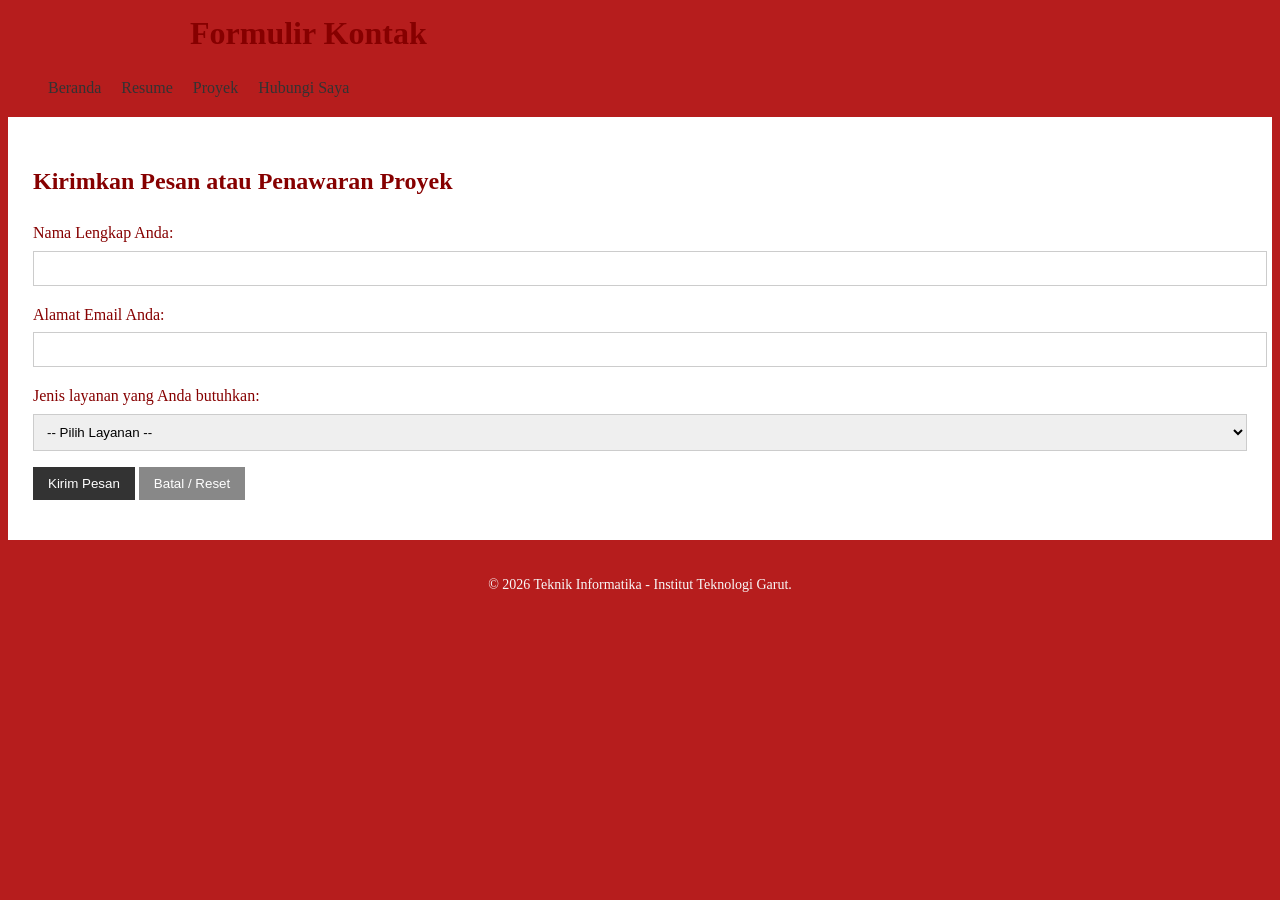
==== kontak.html @ ab899e9d "tugas pertemuan 2" ====
<!DOCTYPE html>
<html lang="id">
<head>
    <meta charset="UTF-8">
    <meta name="viewport" content="width=device-width, initial-scale=1.0">
    <title>Modul 2 - Formulir Kontak</title>
    <link rel="stylesheet" href="style.css">
</head>
<body>
    <header>
        <h1>Formulir Kontak</h1>
        <nav>
            <ul>
                <li><a href="index.html">Beranda</a></li>
                <li><a href="resume.html">Resume</a></li>
                <li><a href="project.html">Proyek</a></li>
                <li><a href="kontak.html">Hubungi Saya</a></li>
            </ul>
        </nav>
    </header>
    
    <hr>

    <main>
        <section>
            <h2>Kirimkan Pesan atau Penawaran Proyek</h2>
            <form>
                <p>
                    <label for="nama_pengirim">Nama Lengkap Anda:</label>
                    <br>
                    <input type="text" id="nama_pengirim" name="nama_pengirim">
                </p>
                <p>
                    <label for="email_pengirim">Alamat Email Anda:</label>
                    <br>
                    <input type="email" id="email_pengirim" name="email_pengirim">
                </p>
                <p>
                    <label for="jenis_layanan">Jenis layanan yang Anda butuhkan:</label>
                    <br>
                    <select id="jenis_layanan" name="jenis_layanan">
                        <option value="">-- Pilih Layanan --</option>
                        <option value="web">Pembuatan Website</option>
                        <option value="app">Pengembangan Aplikasi</option>
                        <option value="other">Lain-lain</option>
                    </select>
                </p>
                <p>
                    <button type="submit">Kirim Pesan</button>
                    <button type="reset">Batal / Reset</button>
                </p>
            </form>
        </section>
    </main>

    <hr>

    <footer>
        <p>&copy; 2026 Teknik Informatika - Institut Teknologi Garut.</p>
    </footer>
</body>
</html>
---- style.css ----
* Reset *
* {
 margin: 0;
 padding: 0;
 box-sizing: border-box;
}
body {
 font-family: Cambria, Cochin, Georgia, Times, 'Times New Roman', serif, sans-serif;
 background-color: #b61d1d;
 color: #860000;
 line-height: 1.6;
}
* Header *
body > header {
 background-color: white;
 padding: 20px;
 border-bottom: 1px solid #ddd;
}
body > header h1 {
 max-width: 900px;
 margin: auto;
}
* Navigation *
nav {
 max-width: 900px;
 margin: auto;
}
nav ul {
 display: flex;
 gap: 20px;
 list-style: none;
}
nav a {
 color: #333;
 text-decoration: none;
}
nav a:hover {
 color: #f5f6f7;
}
* Main *
main {
 max-width: 900px;
 margin: 30px auto;
 padding: 0 20px;
}
section {
 background-color: white;
 padding: 25px;
}
* Gambar *
main img {
 display: block;
 max-width: 100%;
 height: auto;
 margin: 0;
}
/* Judul */
h2 {
 margin-bottom: 15px;
}
h3 {
 margin-bottom: 5px;
}
/* Project */
#project {
 margin-top: 30px;
}
article {
 padding: 15px 0;
 border-bottom: 1px solid #ddd;
}
article:last-child {
 border-bottom: none;
}
/* Form */
form {
 margin-top: 20px;
}
form p {
 margin-bottom: 15px;
}
label {
 display: inline-block;
 margin-bottom: 5px;
}
input[type="text"],
input[type="email"],
select,
textarea {
 width: 100%;
 padding: 9px;
 border: 1px solid #ccc;
 font-family: Arial, sans-serif;
}
textarea {
 resize: vertical;
}
button {
 padding: 9px 15px;
 border: none;
 background-color: #333;
 color: white;
 cursor: pointer;
}
button[type="reset"] {
 background-color: #888;
}
button:hover {
 opacity: 0.8;
}
/* Aside */
aside {
 max-width: 900px;
 margin: 30px auto;
 padding: 20px;
 background-color: white;
 border-left: 3px solid #fafafa;
}
/* Footer */
footer {
 padding: 20px;
 text-align: center;
 color: #f8f7f7;
 font-size: 14px;
}
/* Garis <hr> */
hr {
 display: none;
}
/* Tampilan HP */
@media (max-width: 700px) {
 nav ul {
 flex-direction: column;
 gap: 8px;
 }
 main {
 margin-top: 20px;
 }
 main img {
 margin: 0 auto;
 }
 section {
 padding: 20px;
 }
}
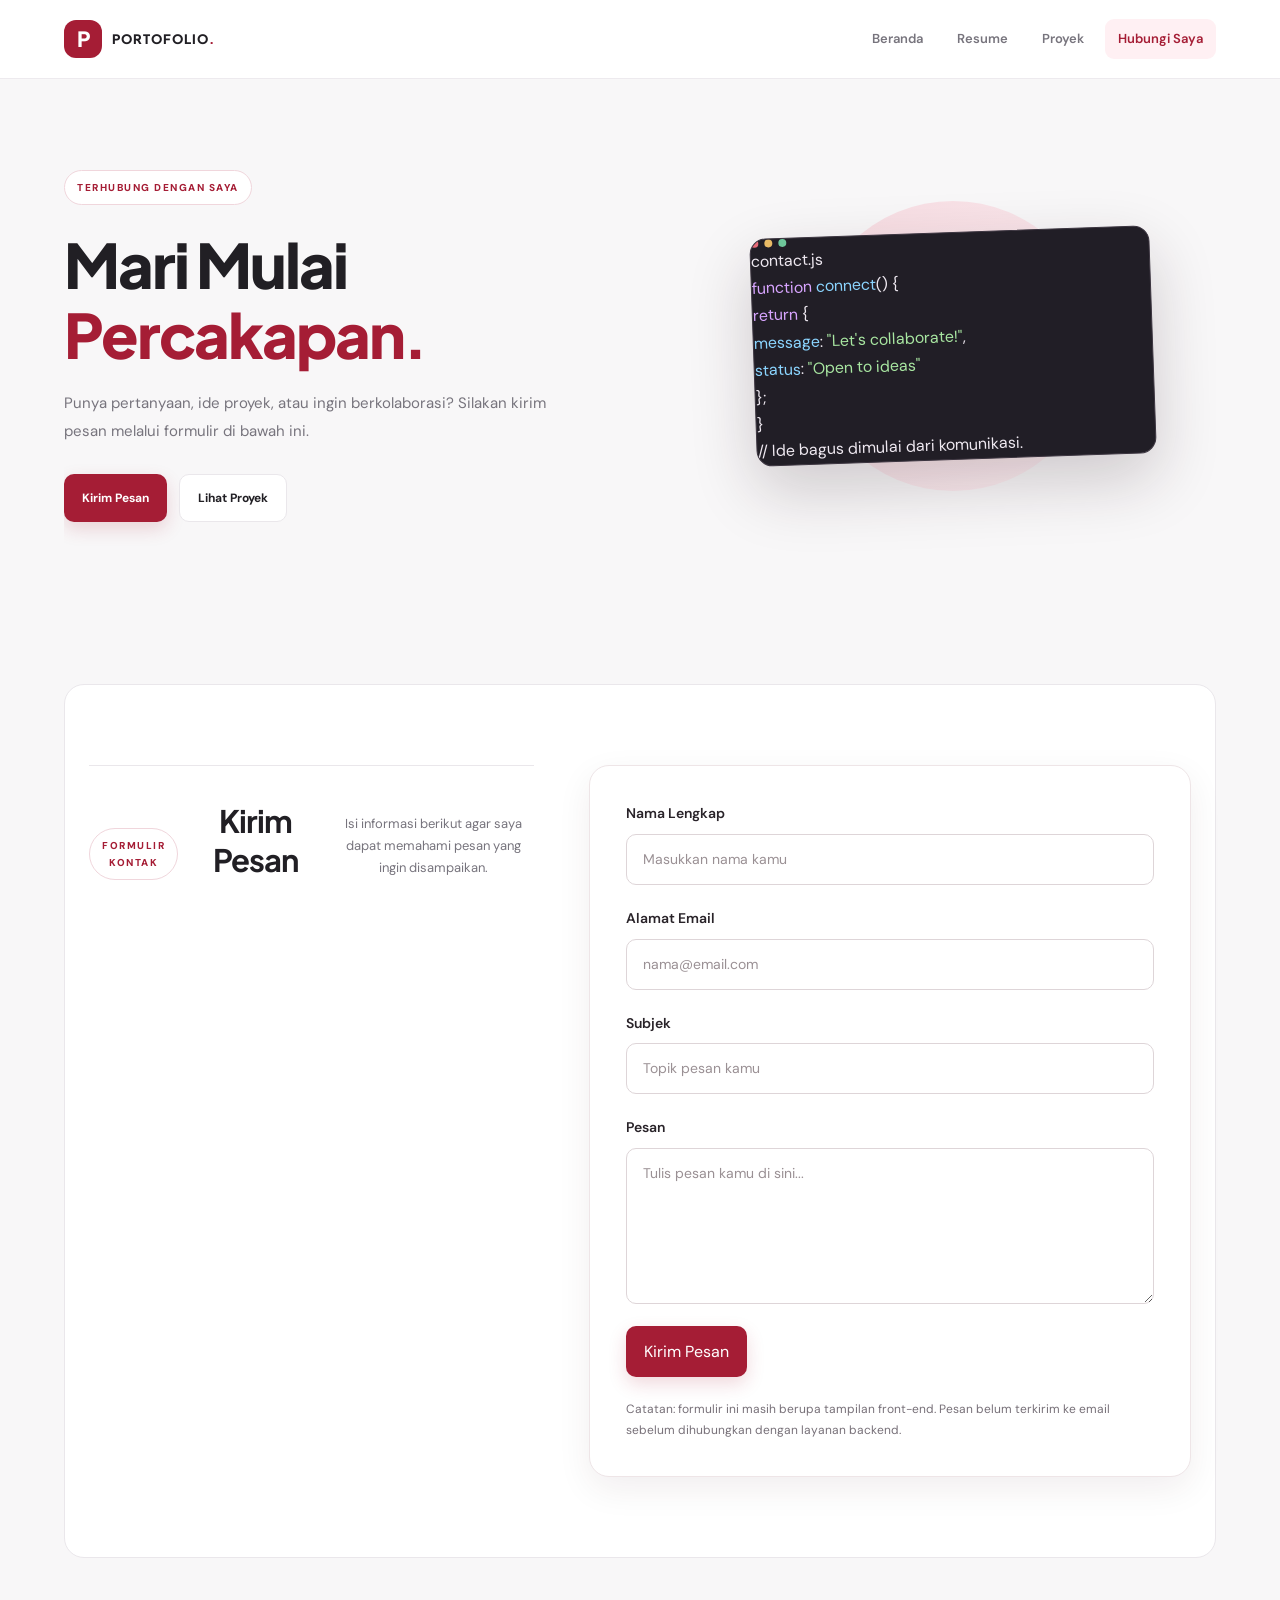
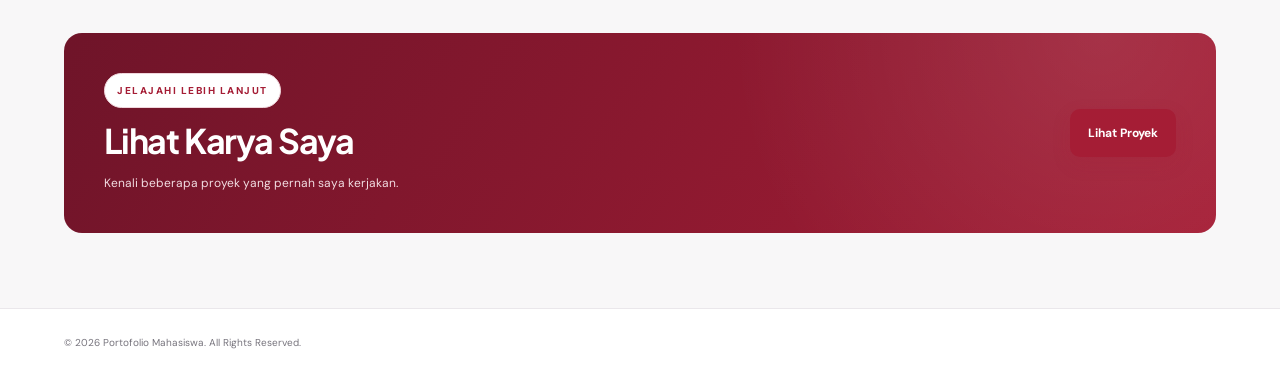
==== commit 8b5474c7: "dasar logika javascrift" ====
--- a/kontak.html
+++ b/kontak.html
@@ -1,62 +1,170 @@
+
 <!DOCTYPE html>
 <html lang="id">
+
 <head>
     <meta charset="UTF-8">
     <meta name="viewport" content="width=device-width, initial-scale=1.0">
-    <title>Modul 2 - Formulir Kontak</title>
+    <title>Hubungi Saya - Portofolio</title>
+
+    <link rel="preconnect" href="https://fonts.googleapis.com">
+    <link rel="preconnect" href="https://fonts.gstatic.com" crossorigin>
+    <link href="https://fonts.googleapis.com/css2?family=DM+Sans:wght@400;500;600;700&family=Plus+Jakarta+Sans:wght@400;500;600;700;800&display=swap" rel="stylesheet">
+
     <link rel="stylesheet" href="style.css">
 </head>
+
 <body>
-    <header>
-        <h1>Formulir Kontak</h1>
-        <nav>
-            <ul>
-                <li><a href="index.html">Beranda</a></li>
-                <li><a href="resume.html">Resume</a></li>
-                <li><a href="project.html">Proyek</a></li>
-                <li><a href="kontak.html">Hubungi Saya</a></li>
-            </ul>
-        </nav>
+
+    <header class="site-header">
+        <div class="nav-container">
+            <a href="index.html" class="brand">
+                <span class="brand-mark">P</span>
+                <span>PORTOFOLIO<span class="brand-dot">.</span></span>
+            </a>
+
+            <nav>
+                <ul>
+                    <li><a href="index.html">Beranda</a></li>
+                    <li><a href="resume.html">Resume</a></li>
+                    <li><a href="project.html">Proyek</a></li>
+                    <li><a href="kontak.html" class="active">Hubungi Saya</a></li>
+                </ul>
+            </nav>
+        </div>
     </header>
-    
-    <hr>
 
     <main>
-        <section>
-            <h2>Kirimkan Pesan atau Penawaran Proyek</h2>
-            <form>
-                <p>
-                    <label for="nama_pengirim">Nama Lengkap Anda:</label>
-                    <br>
-                    <input type="text" id="nama_pengirim" name="nama_pengirim">
+        <section class="hero-section">
+            <div class="hero-content">
+                <span class="eyebrow">TERHUBUNG DENGAN SAYA</span>
+
+                <h1>Mari Mulai <span class="text-gradient">Percakapan.</span></h1>
+
+                <p class="hero-description">
+                    Punya pertanyaan, ide proyek, atau ingin berkolaborasi?
+                    Silakan kirim pesan melalui formulir di bawah ini.
                 </p>
-                <p>
-                    <label for="email_pengirim">Alamat Email Anda:</label>
-                    <br>
-                    <input type="email" id="email_pengirim" name="email_pengirim">
-                </p>
-                <p>
-                    <label for="jenis_layanan">Jenis layanan yang Anda butuhkan:</label>
-                    <br>
-                    <select id="jenis_layanan" name="jenis_layanan">
-                        <option value="">-- Pilih Layanan --</option>
-                        <option value="web">Pembuatan Website</option>
-                        <option value="app">Pengembangan Aplikasi</option>
-                        <option value="other">Lain-lain</option>
-                    </select>
-                </p>
-                <p>
-                    <button type="submit">Kirim Pesan</button>
-                    <button type="reset">Batal / Reset</button>
-                </p>
-            </form>
+
+                <div class="hero-actions">
+                    <a href="#form-kontak" class="btn btn-primary">Kirim Pesan</a>
+                    <a href="project.html" class="btn btn-secondary">Lihat Proyek</a>
+                </div>
+            </div>
+
+            <div class="hero-visual">
+                <div class="code-window">
+                    <div class="code-window-header">
+                        <div class="window-dots">
+                            <span></span>
+                            <span></span>
+                            <span></span>
+                        </div>
+                        <span>contact.js</span>
+                    </div>
+
+                    <div class="code-window-body">
+                        <p><span class="code-purple">function</span> <span class="code-blue">connect</span>() {</p>
+                        <p class="code-indent"><span class="code-purple">return</span> {</p>
+                        <p class="code-indent code-indent-2"><span class="code-blue">message</span>: <span class="code-green">"Let's collaborate!"</span>,</p>
+                        <p class="code-indent code-indent-2"><span class="code-blue">status</span>: <span class="code-green">"Open to ideas"</span></p>
+                        <p class="code-indent">};</p>
+                        <p>}</p>
+                        <p class="code-comment">// Ide bagus dimulai dari komunikasi.</p>
+                    </div>
+                </div>
+            </div>
+        </section>
+
+        <section class="form-section" id="form-kontak">
+            <div class="section-intro">
+                <span class="eyebrow">FORMULIR KONTAK</span>
+                <h2>Kirim Pesan</h2>
+                <p>Isi informasi berikut agar saya dapat memahami pesan yang ingin disampaikan.</p>
+            </div>
+
+            <div class="contact-form-container">
+                <form id="contactForm">
+                    <div class="form-group">
+                        <label for="nama">Nama Lengkap</label>
+                        <input
+                            type="text"
+                            id="nama"
+                            name="nama"
+                            placeholder="Masukkan nama kamu"
+                            required
+                        >
+                    </div>
+
+                    <div class="form-group">
+                        <label for="email">Alamat Email</label>
+                        <input
+                            type="email"
+                            id="email"
+                            name="email"
+                            placeholder="nama@email.com"
+                            required
+                        >
+                    </div>
+
+                    <div class="form-group">
+                        <label for="subjek">Subjek</label>
+                        <input
+                            type="text"
+                            id="subjek"
+                            name="subjek"
+                            placeholder="Topik pesan kamu"
+                            required
+                        >
+                    </div>
+
+                    <div class="form-group">
+                        <label for="pesan">Pesan</label>
+                        <textarea
+                            id="pesan"
+                            name="pesan"
+                            rows="6"
+                            placeholder="Tulis pesan kamu di sini..."
+                            required
+                        ></textarea>
+                    </div>
+
+                    <button type="submit" class="btn btn-primary">Kirim Pesan</button>
+
+                    <p class="form-note">
+                        Catatan: formulir ini masih berupa tampilan front-end.
+                        Pesan belum terkirim ke email sebelum dihubungkan dengan layanan backend.
+                    </p>
+                </form>
+            </div>
+        </section>
+
+        <section class="contact-cta">
+            <div>
+                <span class="eyebrow">JELAJAHI LEBIH LANJUT</span>
+                <h2>Lihat Karya Saya</h2>
+                <p>Kenali beberapa proyek yang pernah saya kerjakan.</p>
+            </div>
+
+            <a href="project.html" class="btn btn-primary">Lihat Proyek</a>
         </section>
     </main>
 
-    <hr>
+    <footer class="site-footer">
+        <p>&copy; 2026 Portofolio Mahasiswa. All Rights Reserved.</p>
+    </footer>
 
-    <footer>
-        <p>&copy; 2026 Teknik Informatika - Institut Teknologi Garut.</p>
-    </footer>
+    <script>
+        const contactForm = document.getElementById("contactForm");
+
+        contactForm.addEventListener("submit", function (event) {
+            event.preventDefault();
+
+            alert("Terima kasih! Formulir berhasil divalidasi, tetapi pesan belum dikirim ke email.");
+
+            contactForm.reset();
+        });
+    </script>
+
 </body>
-</html>+</html>
--- a/style.css
+++ b/style.css
@@ -1,145 +1,1782 @@
-* Reset *
+
+/* ========================================
+   1. DESIGN SYSTEM
+======================================== */
+:root {
+    --primary: #a51d35;
+    --primary-dark: #761328;
+    --primary-light: #fff0f3;
+    --ink: #211f24;
+    --muted: #77747d;
+    --surface: #ffffff;
+    --background: #f8f7f8;
+    --border: #eae7eb;
+    --green: #18794e;
+    --green-bg: #e7f7ee;
+    --orange: #98620b;
+    --orange-bg: #fff3d9;
+    --radius: 18px;
+    --shadow: 0 12px 35px rgba(35, 18, 28, 0.055);
+}
+
 * {
- margin: 0;
- padding: 0;
- box-sizing: border-box;
-}
+    margin: 0;
+    padding: 0;
+    box-sizing: border-box;
+}
+
+html {
+    scroll-behavior: smooth;
+    scroll-padding-top: 100px;
+}
+
 body {
- font-family: Cambria, Cochin, Georgia, Times, 'Times New Roman', serif, sans-serif;
- background-color: #b61d1d;
- color: #860000;
- line-height: 1.6;
-}
-* Header *
-body > header {
- background-color: white;
- padding: 20px;
- border-bottom: 1px solid #ddd;
-}
-body > header h1 {
- max-width: 900px;
- margin: auto;
-}
-* Navigation *
-nav {
- max-width: 900px;
- margin: auto;
-}
-nav ul {
- display: flex;
- gap: 20px;
- list-style: none;
-}
-nav a {
- color: #333;
- text-decoration: none;
-}
-nav a:hover {
- color: #f5f6f7;
-}
-* Main *
+    font-family: "DM Sans", Arial, sans-serif;
+    color: var(--ink);
+    background: var(--background);
+    line-height: 1.7;
+    -webkit-font-smoothing: antialiased;
+}
+
+h1, h2, h3, h4 {
+    font-family: "Plus Jakarta Sans", Arial, sans-serif;
+    line-height: 1.25;
+    letter-spacing: -0.035em;
+}
+
+a {
+    color: inherit;
+    text-decoration: none;
+}
+
+button, input, select {
+    font: inherit;
+}
+
+button, a, input, select {
+    -webkit-tap-highlight-color: transparent;
+}
+
+button:focus-visible,
+a:focus-visible,
+input:focus-visible,
+select:focus-visible {
+    outline: 3px solid rgba(165, 29, 53, 0.3);
+    outline-offset: 3px;
+}
+
+[hidden] {
+    display: none !important;
+}
+
+/* ========================================
+   2. NAVIGATION
+======================================== */
+.site-header {
+    position: sticky;
+    top: 0;
+    z-index: 100;
+    background: rgba(255, 255, 255, 0.94);
+    backdrop-filter: blur(16px);
+    border-bottom: 1px solid rgba(234, 231, 235, 0.85);
+}
+
+.nav-container {
+    width: min(1160px, 90%);
+    min-height: 78px;
+    margin: auto;
+    display: flex;
+    align-items: center;
+    justify-content: space-between;
+    gap: 28px;
+}
+
+.brand {
+    display: inline-flex;
+    align-items: center;
+    gap: 10px;
+    font-family: "Plus Jakarta Sans", sans-serif;
+    font-weight: 800;
+    font-size: 13px;
+    letter-spacing: 0.08em;
+    white-space: nowrap;
+}
+
+.brand-mark {
+    display: grid;
+    place-items: center;
+    width: 38px;
+    height: 38px;
+    border-radius: 12px;
+    color: white;
+    background: var(--primary);
+    font-size: 21px;
+    letter-spacing: -0.06em;
+}
+
+.brand-dot {
+    color: var(--primary);
+}
+
+.nav-container nav ul {
+    display: flex;
+    align-items: center;
+    gap: 8px;
+    list-style: none;
+}
+
+.nav-container nav a {
+    display: inline-block;
+    padding: 9px 13px;
+    color: var(--muted);
+    font-size: 13px;
+    font-weight: 600;
+    border-radius: 9px;
+    transition: 0.2s ease;
+}
+
+.nav-container nav a:hover,
+.nav-container nav a.active {
+    color: var(--primary);
+    background: var(--primary-light);
+}
+
+.nav-cta {
+    padding: 11px 16px;
+    border-radius: 10px;
+    color: white;
+    background: var(--ink);
+    font-size: 12px;
+    font-weight: 700;
+    white-space: nowrap;
+    transition: 0.2s ease;
+}
+
+.nav-cta:hover {
+    background: var(--primary);
+    transform: translateY(-1px);
+}
+
+/* ========================================
+   3. MAIN LAYOUT
+======================================== */
 main {
- max-width: 900px;
- margin: 30px auto;
- padding: 0 20px;
-}
+    width: min(1160px, 90%);
+    margin: 0 auto;
+}
+
 section {
- background-color: white;
- padding: 25px;
-}
-* Gambar *
-main img {
- display: block;
- max-width: 100%;
- height: auto;
- margin: 0;
-}
-/* Judul */
-h2 {
- margin-bottom: 15px;
-}
-h3 {
- margin-bottom: 5px;
-}
-/* Project */
-#project {
- margin-top: 30px;
-}
-article {
- padding: 15px 0;
- border-bottom: 1px solid #ddd;
-}
-article:last-child {
- border-bottom: none;
-}
-/* Form */
-form {
- margin-top: 20px;
-}
-form p {
- margin-bottom: 15px;
-}
-label {
- display: inline-block;
- margin-bottom: 5px;
-}
-input[type="text"],
-input[type="email"],
-select,
-textarea {
- width: 100%;
- padding: 9px;
- border: 1px solid #ccc;
- font-family: Arial, sans-serif;
-}
-textarea {
- resize: vertical;
-}
-button {
- padding: 9px 15px;
- border: none;
- background-color: #333;
- color: white;
- cursor: pointer;
-}
-button[type="reset"] {
- background-color: #888;
-}
-button:hover {
- opacity: 0.8;
-}
-/* Aside */
-aside {
- max-width: 900px;
- margin: 30px auto;
- padding: 20px;
- background-color: white;
- border-left: 3px solid #fafafa;
-}
-/* Footer */
-footer {
- padding: 20px;
- text-align: center;
- color: #f8f7f7;
- font-size: 14px;
-}
-/* Garis <hr> */
-hr {
- display: none;
-}
-/* Tampilan HP */
-@media (max-width: 700px) {
- nav ul {
- flex-direction: column;
- gap: 8px;
- }
- main {
- margin-top: 20px;
- }
- main img {
- margin: 0 auto;
- }
- section {
- padding: 20px;
- }
-}
+    margin-bottom: 0;
+}
+
+/* ========================================
+   4. HERO SECTION
+======================================== */
+.hero-section {
+    min-height: 530px;
+    padding: 80px 0 76px;
+    display: grid;
+    grid-template-columns: 1.05fr 0.95fr;
+    align-items: center;
+    gap: 45px;
+    overflow: hidden;
+}
+
+.hero-content {
+    position: relative;
+    z-index: 2;
+}
+
+.eyebrow,
+.section-label {
+    display: inline-flex;
+    align-items: center;
+    gap: 9px;
+    color: var(--primary);
+    font-size: 10px;
+    font-weight: 800;
+    letter-spacing: 0.15em;
+}
+
+.eyebrow {
+    padding: 8px 12px;
+    border: 1px solid #f0d6dc;
+    background: #fff;
+    border-radius: 30px;
+}
+
+.eyebrow-dot,
+.availability-dot {
+    width: 7px;
+    height: 7px;
+    border-radius: 50%;
+    background: #d73e5d;
+}
+
+.hero-content h1 {
+    margin: 25px 0 20px;
+    font-size: clamp(38px, 4.8vw, 62px);
+    font-weight: 800;
+    line-height: 1.13;
+}
+
+.hero-content h1 span {
+    color: var(--primary);
+}
+
+.hero-description {
+    max-width: 490px;
+    color: var(--muted);
+    font-size: 15px;
+    line-height: 1.9;
+}
+
+.hero-actions {
+    display: flex;
+    align-items: center;
+    flex-wrap: wrap;
+    gap: 12px;
+    margin-top: 28px;
+}
+
+.btn-primary,
+.btn-secondary {
+    display: inline-flex;
+    align-items: center;
+    justify-content: center;
+    gap: 20px;
+    min-height: 48px;
+    padding: 12px 18px;
+    border: 0;
+    border-radius: 10px;
+    font-size: 12px;
+    font-weight: 700;
+    cursor: pointer;
+    transition: transform 0.2s ease, background 0.2s ease;
+}
+
+.btn-primary {
+    color: #fff;
+    background: var(--primary);
+    box-shadow: 0 7px 18px rgba(165, 29, 53, 0.17);
+}
+
+.btn-primary:hover {
+    background: var(--primary-dark);
+    transform: translateY(-2px);
+}
+
+.btn-secondary {
+    color: var(--ink);
+    background: white;
+    border: 1px solid var(--border);
+}
+
+.btn-secondary:hover {
+    border-color: #d9a0ac;
+    transform: translateY(-2px);
+}
+
+.hero-note {
+    display: flex;
+    align-items: center;
+    gap: 9px;
+    margin-top: 28px;
+    color: var(--muted);
+    font-size: 12px;
+}
+
+.availability-dot {
+    background: #28a36a;
+    box-shadow: 0 0 0 4px #dff5e8;
+}
+
+/* ========================================
+   5. HERO VISUAL / CODE WINDOW
+======================================== */
+.hero-visual {
+    position: relative;
+    min-height: 360px;
+    display: grid;
+    place-items: center;
+    isolation: isolate;
+}
+
+.hero-visual::before {
+    content: "";
+    position: absolute;
+    width: 290px;
+    height: 290px;
+    border-radius: 50%;
+    background: linear-gradient(135deg, #f7dce2, #fceff2);
+    z-index: -2;
+}
+
+.visual-orbit {
+    position: absolute;
+    width: 350px;
+    height: 350px;
+    border: 1px solid rgba(165, 29, 53, 0.13);
+    border-radius: 50%;
+    z-index: -1;
+}
+
+.orbit-two {
+    width: 410px;
+    height: 410px;
+    border-style: dashed;
+    opacity: 0.6;
+}
+
+.code-window {
+    position: relative;
+    z-index: 2;
+    width: min(100%, 400px);
+    overflow: hidden;
+    border: 1px solid #3c3540;
+    border-radius: 16px;
+    color: #eee8f0;
+    background: #211e26;
+    box-shadow: 0 25px 65px rgba(39, 22, 32, 0.2);
+    transform: rotate(-2deg);
+}
+
+.window-top {
+    min-height: 48px;
+    padding: 0 17px;
+    display: flex;
+    align-items: center;
+    gap: 18px;
+    border-bottom: 1px solid #3c3540;
+    background: #2b2630;
+}
+
+.window-dots {
+    display: flex;
+    gap: 6px;
+}
+
+.window-dots span {
+    width: 8px;
+    height: 8px;
+    border-radius: 50%;
+    background: #e66b78;
+}
+
+.window-dots span:nth-child(2) {
+    background: #e9bb65;
+}
+
+.window-dots span:nth-child(3) {
+    background: #6ec69b;
+}
+
+.window-label {
+    color: #aaa2b1;
+    font-size: 10px;
+}
+
+.code-content {
+    padding: 23px 18px 27px;
+    overflow-x: auto;
+    font-family: Consolas, Monaco, monospace;
+    font-size: 11px;
+    line-height: 2.5;
+    white-space: nowrap;
+}
+
+.code-muted {
+    display: inline-block;
+    width: 24px;
+    color: #716a7a;
+}
+
+.code-purple {
+    color: #d8a5ff;
+}
+
+.code-blue {
+    color: #8bd5ff;
+}
+
+.code-green {
+    color: #a8e6a1;
+}
+
+.code-orange {
+    color: #ffc078;
+}
+
+.code-bottom {
+    margin-top: 13px;
+}
+
+.cursor {
+    color: #f5a3b4;
+    animation: blink 1s steps(2, start) infinite;
+}
+
+@keyframes blink {
+    to { visibility: hidden; }
+}
+
+.floating-card {
+    position: absolute;
+    z-index: 3;
+    display: flex;
+    align-items: center;
+    gap: 11px;
+    padding: 13px 16px;
+    border: 1px solid rgba(234, 231, 235, 0.9);
+    border-radius: 12px;
+    background: rgba(255, 255, 255, 0.96);
+    box-shadow: var(--shadow);
+}
+
+.floating-card strong,
+.floating-card small {
+    display: block;
+}
+
+.floating-card strong {
+    font-size: 11px;
+}
+
+.floating-card small {
+    margin-top: 2px;
+    color: var(--muted);
+    font-size: 9px;
+}
+
+.floating-icon {
+    display: grid;
+    place-items: center;
+    width: 34px;
+    height: 34px;
+    border-radius: 9px;
+    color: var(--primary);
+    background: var(--primary-light);
+    font-size: 19px;
+}
+
+.floating-card-top {
+    top: 28px;
+    right: -5px;
+}
+
+.floating-card-bottom {
+    bottom: 25px;
+    left: -10px;
+}
+
+/* ========================================
+   6. SECTION INTRO
+======================================== */
+.section-intro {
+    display: flex;
+    align-items: end;
+    justify-content: space-between;
+    gap: 35px;
+    padding: 27px 0;
+    border-top: 1px solid var(--border);
+}
+
+.section-intro h2 {
+    max-width: 450px;
+    margin-top: 9px;
+    font-size: clamp(23px, 3vw, 31px);
+}
+
+.section-intro > p {
+    max-width: 390px;
+    color: var(--muted);
+    font-size: 13px;
+}
+
+/* ========================================
+   7. STATISTICS
+======================================== */
+.statistics-section {
+    display: grid;
+    grid-template-columns: repeat(4, minmax(0, 1fr));
+    gap: 15px;
+    padding: 18px 0 75px;
+}
+
+.stat-card {
+    min-width: 0;
+    padding: 21px;
+    border: 1px solid var(--border);
+    border-radius: 14px;
+    background: var(--surface);
+    transition: transform 0.2s ease, box-shadow 0.2s ease;
+}
+
+.stat-card:hover {
+    transform: translateY(-3px);
+    box-shadow: var(--shadow);
+}
+
+.stat-top {
+    display: flex;
+    align-items: center;
+    justify-content: space-between;
+    gap: 8px;
+    margin-bottom: 22px;
+}
+
+.stat-icon {
+    display: grid;
+    place-items: center;
+    width: 36px;
+    height: 36px;
+    border-radius: 10px;
+    color: var(--primary);
+    background: var(--primary-light);
+    font-size: 18px;
+    font-weight: 700;
+}
+
+.stat-caption {
+    color: #96919a;
+    font-size: 9px;
+    text-align: right;
+}
+
+.stat-card > p {
+    color: var(--muted);
+    font-size: 12px;
+}
+
+.stat-card h3 {
+    margin-top: 5px;
+    color: var(--ink);
+    font-size: clamp(23px, 2.7vw, 32px);
+    font-weight: 800;
+    overflow-wrap: anywhere;
+}
+
+.budget-card h3 {
+    color: var(--primary);
+    font-size: clamp(18px, 2vw, 26px);
+}
+
+/* ========================================
+   8. PROJECT SECTION
+======================================== */
+.projects-section {
+    padding: 37px;
+    border: 1px solid var(--border);
+    border-radius: 20px;
+    background: var(--surface);
+}
+
+.projects-heading {
+    display: flex;
+    align-items: end;
+    justify-content: space-between;
+    gap: 25px;
+    margin-bottom: 27px;
+}
+
+.projects-heading h2 {
+    margin-top: 8px;
+    font-size: clamp(29px, 3.5vw, 40px);
+}
+
+.projects-heading p {
+    margin-top: 9px;
+    color: var(--muted);
+    font-size: 13px;
+}
+
+.project-count {
+    display: flex;
+    align-items: center;
+    gap: 9px;
+    padding: 9px 12px;
+    border: 1px solid var(--border);
+    border-radius: 9px;
+    color: var(--muted);
+    font-size: 10px;
+    white-space: nowrap;
+}
+
+.count-symbol {
+    color: var(--primary);
+    font-size: 16px;
+}
+
+/* SEARCH */
+.search-bar {
+    display: flex;
+    align-items: center;
+    gap: 12px;
+    min-height: 54px;
+    padding: 0 16px;
+    border: 1px solid var(--border);
+    border-radius: 11px;
+    background: #fbfafb;
+    transition: border-color 0.2s ease, box-shadow 0.2s ease;
+}
+
+.search-bar:focus-within {
+    border-color: #d79aa7;
+    box-shadow: 0 0 0 4px rgba(165, 29, 53, 0.06);
+}
+
+.search-icon {
+    color: var(--primary);
+    font-size: 26px;
+    line-height: 1;
+}
+
+.search-bar input {
+    width: 100%;
+    min-width: 0;
+    padding: 14px 0;
+    border: 0;
+    outline: none;
+    color: var(--ink);
+    background: transparent;
+    font-size: 12px;
+}
+
+.search-bar input:focus {
+    box-shadow: none;
+}
+
+.search-hint {
+    color: #aaa3ad;
+    font-size: 8px;
+    font-weight: 800;
+    letter-spacing: 0.1em;
+    white-space: nowrap;
+}
+
+/* PROJECT GRID */
+.project-grid,
+#project-list {
+    display: grid;
+    grid-template-columns: repeat(2, minmax(0, 1fr));
+    gap: 20px;
+    margin-top: 23px;
+}
+
+.project-card {
+    position: relative;
+    display: flex;
+    flex-direction: column;
+    align-items: flex-start;
+    min-width: 0;
+    padding: 25px;
+    overflow: hidden;
+    border: 1px solid var(--border);
+    border-radius: 15px;
+    background: white;
+    transition: border-color 0.25s ease, transform 0.25s ease,
+                box-shadow 0.25s ease;
+}
+
+.project-card::before {
+    content: "";
+    position: absolute;
+    top: 0;
+    left: 0;
+    width: 100%;
+    height: 3px;
+    background: linear-gradient(90deg, var(--primary), #eaa2b1);
+    opacity: 0;
+    transition: opacity 0.25s ease;
+}
+
+.project-card:hover {
+    transform: translateY(-4px);
+    border-color: #e1c2c9;
+    box-shadow: 0 15px 35px rgba(35, 18, 28, 0.07);
+}
+
+.project-card:hover::before {
+    opacity: 1;
+}
+
+.project-card h3 {
+    margin: 17px 0 12px;
+    font-size: 18px;
+    line-height: 1.5;
+    overflow-wrap: anywhere;
+}
+
+.project-card p {
+    margin-bottom: 9px;
+    color: var(--muted);
+    font-size: 12px;
+    overflow-wrap: anywhere;
+}
+
+.project-card .status {
+    display: inline-flex;
+    align-items: center;
+    margin: 6px 0 15px;
+    padding: 6px 10px;
+    border-radius: 30px;
+    font-size: 10px;
+    font-weight: 700;
+}
+
+.status.selesai {
+    color: var(--green);
+    background: var(--green-bg);
+}
+
+.status.berjalan {
+    color: var(--orange);
+    background: var(--orange-bg);
+}
+
+/* KATEGORI: label pertama pada setiap kartu */
+.project-card > p:first-of-type {
+    display: inline-flex;
+    align-self: flex-start;
+    margin: 0;
+    padding: 5px 9px;
+    border-radius: 6px;
+    color: var(--primary);
+    background: var(--primary-light);
+    font-size: 10px;
+    font-weight: 700;
+}
+
+/* ACTION BUTTONS */
+.project-card button {
+    min-height: 38px;
+    margin: auto 7px 0 0;
+    padding: 9px 12px;
+    border: 1px solid var(--primary);
+    border-radius: 8px;
+    color: white;
+    background: var(--primary);
+    font-size: 10px;
+    font-weight: 700;
+    cursor: pointer;
+    transition: 0.2s ease;
+}
+
+.project-card button:hover {
+    background: var(--primary-dark);
+    transform: translateY(-1px);
+}
+
+.project-card button.hapus-button {
+    border-color: var(--border);
+    color: #6c626a;
+    background: white;
+}
+
+.project-card button.hapus-button:hover {
+    border-color: #e4b5bd;
+    color: var(--primary);
+    background: var(--primary-light);
+}
+
+/* EMPTY STATE */
+.empty-state {
+    padding: 45px 15px;
+    text-align: center;
+}
+
+.empty-icon {
+    display: inline-grid;
+    place-items: center;
+    width: 52px;
+    height: 52px;
+    border-radius: 15px;
+    color: var(--primary);
+    background: var(--primary-light);
+    font-size: 30px;
+}
+
+.empty-state h3 {
+    margin-top: 15px;
+    font-size: 18px;
+}
+
+.empty-state p {
+    margin-top: 6px;
+    color: var(--muted);
+    font-size: 12px;
+}
+
+/* ========================================
+   9. ADD PROJECT FORM
+======================================== */
+.form-section {
+    display: grid;
+    grid-template-columns: 0.85fr 1.15fr;
+    gap: 55px;
+    align-items: start;
+    margin: 75px 0;
+    padding: 45px;
+    border: 1px solid var(--border);
+    border-radius: 20px;
+    background: #fff;
+}
+
+.form-intro {
+    padding-top: 15px;
+}
+
+.form-intro h2 {
+    margin-top: 12px;
+    font-size: clamp(27px, 3vw, 37px);
+}
+
+.form-intro > p {
+    margin-top: 15px;
+    color: var(--muted);
+    font-size: 13px;
+    line-height: 1.9;
+}
+
+.form-benefit {
+    display: flex;
+    align-items: center;
+    gap: 10px;
+    margin-top: 17px;
+    color: #514b53;
+    font-size: 12px;
+}
+
+.form-benefit span {
+    display: grid;
+    place-items: center;
+    width: 23px;
+    height: 23px;
+    flex-shrink: 0;
+    border-radius: 50%;
+    color: var(--green);
+    background: var(--green-bg);
+    font-size: 12px;
+    font-weight: 800;
+}
+
+.form-panel {
+    min-width: 0;
+    padding: 27px;
+    border: 1px solid var(--border);
+    border-radius: 14px;
+    background: #fcfbfc;
+}
+
+.form-panel h3 {
+    font-size: 20px;
+}
+
+.form-panel-subtitle {
+    margin-top: 6px;
+    margin-bottom: 23px;
+    color: var(--muted);
+    font-size: 12px;
+}
+
+.form-field {
+    margin-bottom: 19px;
+}
+
+.form-field label {
+    display: block;
+    margin-bottom: 8px;
+    color: #39343b;
+    font-size: 12px;
+    font-weight: 700;
+}
+
+.form-field input,
+.form-field select {
+    display: block;
+    width: 100%;
+    min-height: 46px;
+    padding: 11px 13px;
+    border: 1px solid #e5e0e6;
+    border-radius: 8px;
+    outline: none;
+    color: var(--ink);
+    background: white;
+    font-family: inherit;
+    font-size: 12px;
+    transition: border-color 0.2s ease, box-shadow 0.2s ease;
+}
+
+.form-field input:focus,
+.form-field select:focus {
+    border-color: #ce8494;
+    box-shadow: 0 0 0 4px rgba(165, 29, 53, 0.07);
+}
+
+.form-field input::placeholder {
+    color: #b0aab2;
+}
+
+.error {
+    display: block;
+    margin-top: 5px;
+    color: #c42d42;
+    font-size: 11px;
+}
+
+/* Checkbox */
+.checkbox-field {
+    display: flex;
+    align-items: center;
+    gap: 12px;
+    margin: 6px 0 22px;
+    cursor: pointer;
+}
+
+.checkbox-field input {
+    width: 17px;
+    height: 17px;
+    flex-shrink: 0;
+    accent-color: var(--primary);
+}
+
+.checkbox-field > span:last-child {
+    display: flex;
+    flex-direction: column;
+}
+
+.checkbox-field strong {
+    color: #39343b;
+    font-size: 12px;
+}
+
+.checkbox-field small {
+    margin-top: 3px;
+    color: var(--muted);
+    font-size: 10px;
+}
+
+.submit-button {
+    width: 100%;
+    justify-content: space-between;
+    min-height: 48px;
+}
+
+#form-message {
+    margin-top: 12px;
+    color: var(--green);
+    font-size: 12px;
+    font-weight: 700;
+}
+
+/* ========================================
+   10. CONTACT CTA
+======================================== */
+.contact-cta {
+    display: flex;
+    align-items: center;
+    justify-content: space-between;
+    gap: 35px;
+    margin-bottom: 75px;
+    padding: 40px;
+    overflow: hidden;
+    border-radius: 18px;
+    color: white;
+    background:
+        radial-gradient(circle at 90% 0%, rgba(255,255,255,.10), transparent 35%),
+        linear-gradient(120deg, #6f1429, #a51d35);
+}
+
+.contact-cta .section-label {
+    color: #f4bdc9;
+}
+
+.contact-cta h2 {
+    max-width: 600px;
+    margin-top: 12px;
+    font-size: clamp(24px, 3vw, 34px);
+}
+
+.contact-cta p {
+    margin-top: 10px;
+    color: #f1dce1;
+    font-size: 12px;
+}
+
+.cta-button {
+    display: inline-flex;
+    align-items: center;
+    justify-content: space-between;
+    gap: 25px;
+    min-width: 180px;
+    padding: 14px 17px;
+    border-radius: 9px;
+    color: var(--primary-dark);
+    background: white;
+    font-size: 11px;
+    font-weight: 800;
+    transition: transform 0.2s ease;
+}
+
+.cta-button:hover {
+    transform: translateY(-3px);
+}
+
+/* ========================================
+   11. FOOTER
+======================================== */
+.site-footer {
+    display: flex;
+    align-items: center;
+    justify-content: space-between;
+    flex-wrap: wrap;
+    gap: 15px;
+    padding: 25px max(5%, calc((100% - 1160px) / 2));
+    border-top: 1px solid var(--border);
+    background: white;
+}
+
+.footer-brand {
+    font-family: "Plus Jakarta Sans", sans-serif;
+    font-size: 12px;
+    font-weight: 800;
+    letter-spacing: 0.08em;
+}
+
+.site-footer p,
+.site-footer > span {
+    color: var(--muted);
+    font-size: 10px;
+}
+
+/* ========================================
+   12. RESPONSIVE TABLET
+======================================== */
+@media (max-width: 900px) {
+    .nav-container {
+        width: 92%;
+        gap: 12px;
+    }
+
+    .nav-container nav ul {
+        gap: 2px;
+    }
+
+    .nav-container nav a {
+        padding: 8px;
+        font-size: 11px;
+    }
+
+    .nav-cta {
+        padding: 10px;
+        font-size: 10px;
+    }
+
+    .hero-section {
+        gap: 20px;
+        padding: 65px 0;
+    }
+
+    .hero-content h1 {
+        font-size: clamp(36px, 5vw, 49px);
+    }
+
+    .hero-visual {
+        transform: scale(0.9);
+    }
+
+    .statistics-section {
+        grid-template-columns: repeat(2, minmax(0, 1fr));
+        padding-bottom: 55px;
+    }
+
+    .form-section {
+        gap: 30px;
+        padding: 30px;
+    }
+
+    .projects-section {
+        padding: 27px;
+    }
+}
+
+/* ========================================
+   13. RESPONSIVE MOBILE
+======================================== */
+@media (max-width: 650px) {
+    main {
+        width: 90%;
+    }
+
+    .nav-container {
+        min-height: auto;
+        padding: 13px 0;
+        flex-wrap: wrap;
+    }
+
+    .brand {
+        font-size: 11px;
+    }
+
+    .brand-mark {
+        width: 32px;
+        height: 32px;
+        font-size: 18px;
+    }
+
+    .nav-container nav {
+        order: 3;
+        width: 100%;
+    }
+
+    .nav-container nav ul {
+        justify-content: space-between;
+        flex-wrap: wrap;
+    }
+
+    .nav-container nav a {
+        padding: 7px 8px;
+        font-size: 11px;
+    }
+
+    .nav-cta {
+        margin-left: auto;
+    }
+
+    .hero-section {
+        grid-template-columns: 1fr;
+        gap: 10px;
+        padding: 48px 0 40px;
+    }
+
+    .hero-content h1 {
+        font-size: clamp(36px, 9vw, 48px);
+    }
+
+    .hero-description {
+        font-size: 13px;
+    }
+
+    .hero-visual {
+        min-height: 315px;
+        margin: 0 -12px;
+        transform: scale(0.88);
+    }
+
+    .floating-card-top {
+        right: -3px;
+    }
+
+    .floating-card-bottom {
+        left: -3px;
+    }
+
+    .section-intro {
+        display: block;
+        padding: 25px 0;
+    }
+
+    .section-intro h2 {
+        font-size: 25px;
+    }
+
+    .section-intro > p {
+        margin-top: 12px;
+        font-size: 12px;
+    }
+
+    .statistics-section {
+        gap: 10px;
+        padding: 12px 0 45px;
+    }
+
+    .stat-card {
+        padding: 15px;
+    }
+
+    .stat-top {
+        align-items: flex-start;
+        margin-bottom: 17px;
+    }
+
+    .stat-caption {
+        max-width: 85px;
+        font-size: 8px;
+    }
+
+    .stat-card h3 {
+        font-size: 26px;
+    }
+
+    .budget-card h3 {
+        font-size: clamp(16px, 4.5vw, 22px);
+    }
+
+    .projects-section {
+        padding: 20px 15px;
+        border-radius: 14px;
+    }
+
+    .projects-heading {
+        display: block;
+    }
+
+    .projects-heading h2 {
+        font-size: 30px;
+    }
+
+    .projects-heading p {
+        font-size: 12px;
+    }
+
+    .project-count {
+        display: inline-flex;
+        margin-top: 15px;
+    }
+
+    .search-hint {
+        display: none;
+    }
+
+    .project-grid,
+    #project-list {
+        grid-template-columns: 1fr;
+        gap: 14px;
+    }
+
+    .project-card {
+        padding: 20px;
+    }
+
+    .project-card h3 {
+        font-size: 17px;
+    }
+
+    .form-section {
+        grid-template-columns: 1fr;
+        gap: 25px;
+        margin: 48px 0;
+        padding: 22px 15px;
+        border-radius: 14px;
+    }
+
+    .form-intro {
+        padding: 0 3px;
+    }
+
+    .form-intro h2 {
+        font-size: 29px;
+    }
+
+    .form-panel {
+        padding: 20px 15px;
+    }
+
+    .contact-cta {
+        display: block;
+        margin-bottom: 45px;
+        padding: 27px 20px;
+        border-radius: 14px;
+    }
+
+    .contact-cta h2 {
+        font-size: 27px;
+    }
+
+    .cta-button {
+        width: 100%;
+        margin-top: 22px;
+    }
+
+    .site-footer {
+        flex-direction: column;
+        align-items: flex-start;
+        padding: 25px 5%;
+    }
+}
+
+/* Kurangi animasi jika pengguna memilih reduced motion */
+@media (prefers-reduced-motion: reduce) {
+    *,
+    *::before,
+    *::after {
+        scroll-behavior: auto !important;
+        animation-duration: 0.01ms !important;
+        animation-iteration-count: 1 !important;
+        transition-duration: 0.01ms !important;
+    }
+}
+
+/* ========================================
+   DETAIL KARTU PROYEK
+======================================== */
+.project-category {
+    display: inline-flex;
+    align-items: center;
+    gap: 8px;
+    padding: 6px 10px;
+    border-radius: 7px;
+    color: var(--primary);
+    background: var(--primary-light);
+}
+
+.project-category-icon {
+    display: grid;
+    place-items: center;
+    width: 20px;
+    height: 20px;
+    border-radius: 5px;
+    background: white;
+    font-size: 13px;
+}
+
+.project-category-name {
+    font-size: 10px;
+    font-weight: 700;
+}
+
+.project-card .project-budget {
+    margin-top: 3px;
+    color: var(--muted);
+    font-size: 12px;
+}
+
+.project-card .project-actions {
+    display: flex;
+    flex-wrap: wrap;
+    gap: 8px;
+    width: 100%;
+    margin-top: auto;
+    padding-top: 8px;
+}
+
+.project-card .project-actions button {
+    margin: 0;
+}
+
+.project-card .project-actions .status-button {
+    flex: 1;
+}
+
+.project-card .project-actions .hapus-button {
+    padding-inline: 14px;
+}
+
+.project-card .status {
+    align-self: flex-start;
+}
+
+/* ========================================
+   GLOBAL COMPATIBILITY UNTUK SEMUA HALAMAN
+   Beranda, Resume, dan Kontak
+======================================== */
+
+/* Header lama */
+header:not(.site-header) {
+    background: #ffffff;
+    color: var(--ink);
+    text-align: left;
+    padding: 24px 5%;
+    border-bottom: 1px solid var(--border);
+}
+
+header:not(.site-header) h1 {
+    max-width: 1160px;
+    margin: 0 auto 18px;
+    color: var(--ink);
+    font-size: clamp(26px, 4vw, 36px);
+}
+
+/* Navigasi lama */
+header:not(.site-header) nav ul {
+    max-width: 1160px;
+    margin: 0 auto;
+    display: flex;
+    flex-wrap: wrap;
+    justify-content: flex-start;
+    gap: 8px;
+    list-style: none;
+}
+
+header:not(.site-header) nav a {
+    display: inline-block;
+    padding: 9px 13px;
+    border-radius: 8px;
+    color: var(--muted);
+    font-size: 13px;
+    font-weight: 600;
+    text-decoration: none;
+}
+
+header:not(.site-header) nav a:hover {
+    color: var(--primary);
+    background: var(--primary-light);
+}
+
+/* Konten halaman lama */
+body:not(:has(.site-header)) main {
+    width: min(1100px, 90%);
+    min-height: 55vh;
+    margin: 35px auto 60px;
+}
+
+body:not(:has(.site-header)) main section {
+    margin-bottom: 25px;
+    padding: 28px;
+    border: 1px solid var(--border);
+    border-radius: 16px;
+    background: #ffffff;
+    box-shadow: 0 8px 25px rgba(35, 18, 28, 0.04);
+}
+
+body:not(:has(.site-header)) main h2 {
+    margin-bottom: 18px;
+    color: var(--ink);
+    font-size: clamp(22px, 3vw, 29px);
+}
+
+body:not(:has(.site-header)) main h3 {
+    margin-bottom: 10px;
+    color: var(--primary-dark);
+    font-size: 18px;
+}
+
+body:not(:has(.site-header)) main p {
+    margin-bottom: 12px;
+    color: var(--muted);
+    font-size: 14px;
+}
+
+/* Daftar dan informasi */
+body:not(:has(.site-header)) main ul,
+body:not(:has(.site-header)) main ol {
+    padding-left: 22px;
+}
+
+body:not(:has(.site-header)) main li {
+    margin-bottom: 8px;
+}
+
+/* Form pada halaman Kontak */
+body:not(:has(.site-header)) main form {
+    max-width: 650px;
+}
+
+body:not(:has(.site-header)) main form p {
+    margin-bottom: 18px;
+}
+
+body:not(:has(.site-header)) main label {
+    display: block;
+    margin-bottom: 7px;
+    color: var(--ink);
+    font-size: 13px;
+    font-weight: 700;
+}
+
+body:not(:has(.site-header)) main input:not([type="checkbox"]):not([type="radio"]),
+body:not(:has(.site-header)) main textarea,
+body:not(:has(.site-header)) main select {
+    width: 100%;
+    padding: 12px 14px;
+    border: 1px solid var(--border);
+    border-radius: 9px;
+    background: #ffffff;
+    color: var(--ink);
+    font-family: inherit;
+    font-size: 14px;
+}
+
+body:not(:has(.site-header)) main textarea {
+    min-height: 130px;
+    resize: vertical;
+}
+
+body:not(:has(.site-header)) main input:focus,
+body:not(:has(.site-header)) main textarea:focus,
+body:not(:has(.site-header)) main select:focus {
+    outline: none;
+    border-color: #ce8494;
+    box-shadow: 0 0 0 4px rgba(165, 29, 53, 0.07);
+}
+
+body:not(:has(.site-header)) main button,
+body:not(:has(.site-header)) main button[type="submit"],
+body:not(:has(.site-header)) main input[type="submit"] {
+    padding: 12px 20px;
+    border: none;
+    border-radius: 9px;
+    background: var(--primary);
+    color: #ffffff;
+    font-size: 13px;
+    font-weight: 700;
+    cursor: pointer;
+}
+
+body:not(:has(.site-header)) main button:hover,
+body:not(:has(.site-header)) main input[type="submit"]:hover {
+    background: var(--primary-dark);
+}
+
+/* Link di dalam konten */
+body:not(:has(.site-header)) main a {
+    color: var(--primary);
+}
+
+body:not(:has(.site-header)) main a:hover {
+    color: var(--primary-dark);
+}
+
+/* Footer lama */
+body:not(:has(.site-header)) footer {
+    margin-top: 40px;
+    padding: 25px 5%;
+    border-top: 1px solid var(--border);
+    background: #ffffff;
+    color: var(--muted);
+    text-align: center;
+    font-size: 12px;
+}
+
+body:not(:has(.site-header)) footer p {
+    margin-bottom: 0;
+}
+
+/* Responsif untuk halaman lama */
+@media (max-width: 650px) {
+    header:not(.site-header) {
+        padding: 22px 5%;
+    }
+
+    header:not(.site-header) nav ul {
+        gap: 4px;
+    }
+
+    header:not(.site-header) nav a {
+        padding: 8px;
+        font-size: 11px;
+    }
+
+    body:not(:has(.site-header)) main {
+        width: 92%;
+        margin: 22px auto 40px;
+    }
+
+    body:not(:has(.site-header)) main section {
+        padding: 20px 16px;
+    }
+}
+
+/* ===== PERBAIKAN FORM KONTAK ===== */
+
+.form-section {
+    padding: 80px 24px;
+}
+
+.form-section .section-intro {
+    max-width: 680px;
+    margin: 0 auto 36px;
+    text-align: center;
+}
+
+.contact-form-container {
+    width: 100%;
+    max-width: 680px;
+    margin: 0 auto;
+    padding: 36px;
+    background: #ffffff;
+    border: 1px solid #eee5e7;
+    border-radius: 20px;
+    box-shadow: 0 12px 35px rgba(50, 20, 28, 0.07);
+    box-sizing: border-box;
+}
+
+#contactForm {
+    display: flex;
+    flex-direction: column;
+    gap: 22px;
+    width: 100%;
+}
+
+#contactForm .form-group {
+    display: flex;
+    flex-direction: column;
+    gap: 8px;
+    width: 100%;
+}
+
+#contactForm label {
+    display: block;
+    color: #292329;
+    font-size: 14px;
+    font-weight: 600;
+}
+
+#contactForm input,
+#contactForm textarea {
+    display: block;
+    width: 100%;
+    max-width: 100%;
+    min-width: 0;
+    padding: 14px 16px;
+    border: 1px solid #ded5d8;
+    border-radius: 10px;
+    background: #fff;
+    color: #292329;
+    font: inherit;
+    font-size: 14px;
+    line-height: 1.5;
+    box-sizing: border-box;
+    outline: none;
+    transition: border-color 0.2s ease, box-shadow 0.2s ease;
+}
+
+#contactForm input {
+    min-height: 48px;
+}
+
+#contactForm textarea {
+    min-height: 150px;
+    resize: vertical;
+}
+
+#contactForm input:focus,
+#contactForm textarea:focus {
+    border-color: #a51d35;
+    box-shadow: 0 0 0 3px rgba(165, 29, 53, 0.1);
+}
+
+#contactForm input::placeholder,
+#contactForm textarea::placeholder {
+    color: #9a9094;
+}
+
+#contactForm button[type="submit"] {
+    align-self: flex-start;
+    border: none;
+    cursor: pointer;
+    font: inherit;
+}
+
+#contactForm .form-note {
+    margin: 0;
+    color: #777078;
+    font-size: 12px;
+    line-height: 1.7;
+}
+
+@media (max-width: 600px) {
+    .form-section {
+        padding: 56px 18px;
+    }
+
+    .contact-form-container {
+        padding: 24px 18px;
+        border-radius: 16px;
+    }
+
+    #contactForm button[type="submit"] {
+        width: 100%;
+        justify-content: center;
+    }
+}
+
+/* ===== PERBAIKAN GRID KETERAMPILAN RESUME ===== */
+
+.statistics-section .statistics-grid {
+    display: grid;
+    grid-template-columns: repeat(4, minmax(0, 1fr));
+    gap: 20px;
+    width: 100%;
+    max-width: 1200px;
+    margin: 0 auto;
+    align-items: stretch;
+}
+
+.statistics-section .stat-card {
+    width: 100%;
+    min-width: 0;
+    box-sizing: border-box;
+}
+
+/* Tablet */
+@media (max-width: 1024px) {
+    .statistics-section .statistics-grid {
+        grid-template-columns: repeat(2, minmax(0, 1fr));
+    }
+}
+
+/* HP */
+@media (max-width: 600px) {
+    .statistics-section .statistics-grid {
+        grid-template-columns: 1fr;
+        gap: 16px;
+    }
+}
+
+/* FIX: KARTU KETERAMPILAN BERJEJER KE SAMPING */
+
+.statistics-section .statistics-grid {
+    display: grid !important;
+    grid-template-columns: repeat(4, 1fr) !important;
+    gap: 20px !important;
+    width: 100% !important;
+    max-width: 1200px !important;
+    margin: 30px auto 0 !important;
+}
+
+.statistics-section .stat-card {
+    width: 100% !important;
+    max-width: none !important;
+    min-width: 0 !important;
+    margin: 0 !important;
+    box-sizing: border-box !important;
+}
+
+/* Tablet */
+@media (max-width: 900px) {
+    .statistics-section .statistics-grid {
+        grid-template-columns: repeat(2, minmax(0, 1fr)) !important;
+    }
+}
+
+/* HP */
+@media (max-width: 550px) {
+    .statistics-section .statistics-grid {
+        grid-template-columns: 1fr !important;
+    }
+}
+
+/* FIX FINAL GRID RESUME */
+main .statistics-section {
+    display: block !important;
+    width: 100%;
+    box-sizing: border-box;
+}
+
+main .statistics-section .statistics-grid {
+    display: grid !important;
+    grid-template-columns: repeat(4, minmax(0, 1fr)) !important;
+    gap: 20px !important;
+    width: 100%;
+    margin: 20px 0 0;
+}
+
+main .statistics-section .stat-card {
+    width: 100%;
+    min-width: 0;
+    margin: 0;
+    box-sizing: border-box;
+}
+
+@media (max-width: 900px) {
+    main .statistics-section .statistics-grid {
+        grid-template-columns: repeat(2, minmax(0, 1fr)) !important;
+    }
+}
+
+@media (max-width: 550px) {
+    main .statistics-section .statistics-grid {
+        grid-template-columns: 1fr !important;
+    }
+}
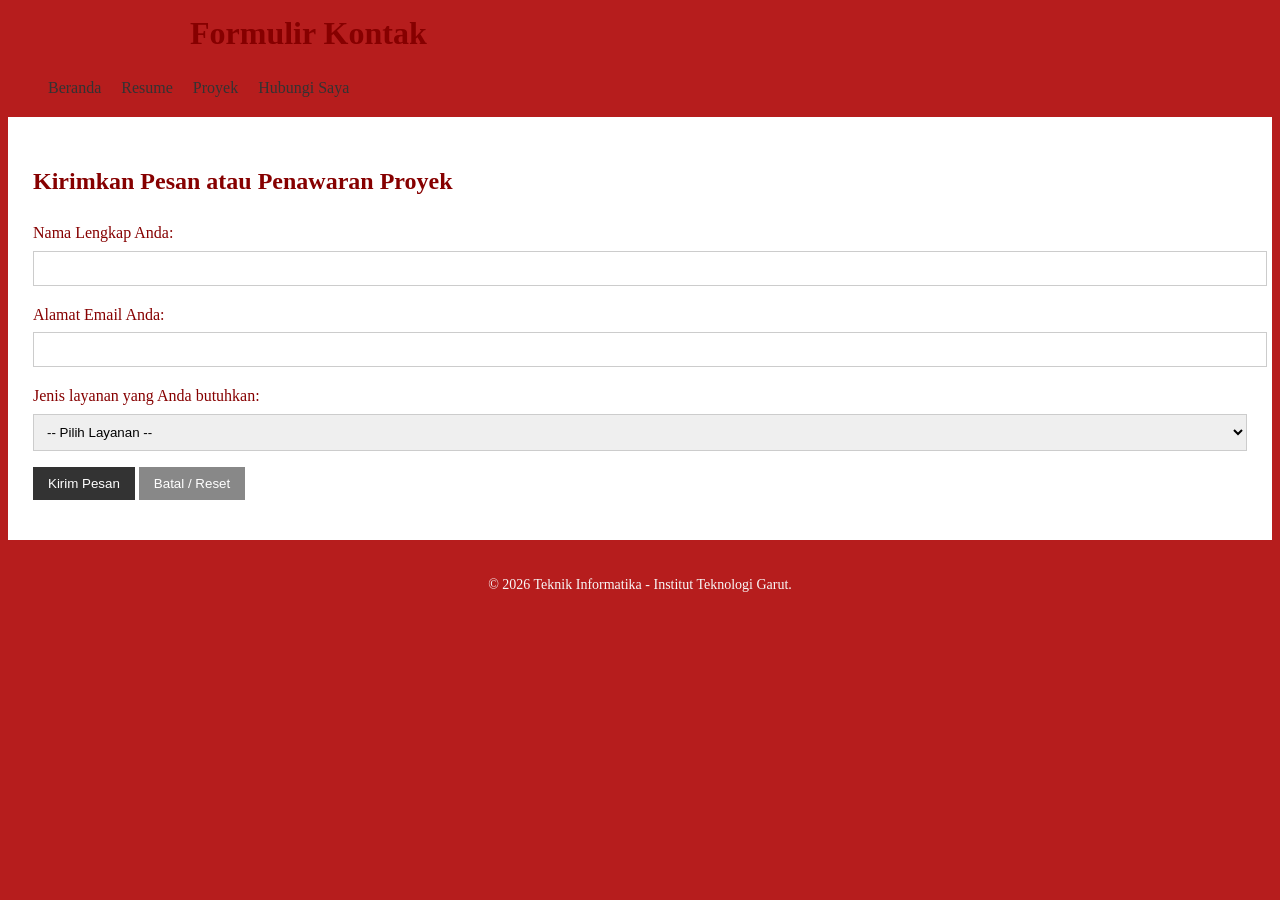
==== commit c150d979: "Pertemuan 5 modul 5" ====
--- a/kontak.html
+++ b/kontak.html
@@ -1,170 +1,62 @@
-
 <!DOCTYPE html>
 <html lang="id">
-
 <head>
     <meta charset="UTF-8">
     <meta name="viewport" content="width=device-width, initial-scale=1.0">
-    <title>Hubungi Saya - Portofolio</title>
-
-    <link rel="preconnect" href="https://fonts.googleapis.com">
-    <link rel="preconnect" href="https://fonts.gstatic.com" crossorigin>
-    <link href="https://fonts.googleapis.com/css2?family=DM+Sans:wght@400;500;600;700&family=Plus+Jakarta+Sans:wght@400;500;600;700;800&display=swap" rel="stylesheet">
-
+    <title>Modul 2 - Formulir Kontak</title>
     <link rel="stylesheet" href="style.css">
 </head>
-
 <body>
-
-    <header class="site-header">
-        <div class="nav-container">
-            <a href="index.html" class="brand">
-                <span class="brand-mark">P</span>
-                <span>PORTOFOLIO<span class="brand-dot">.</span></span>
-            </a>
-
-            <nav>
-                <ul>
-                    <li><a href="index.html">Beranda</a></li>
-                    <li><a href="resume.html">Resume</a></li>
-                    <li><a href="project.html">Proyek</a></li>
-                    <li><a href="kontak.html" class="active">Hubungi Saya</a></li>
-                </ul>
-            </nav>
-        </div>
+    <header>
+        <h1>Formulir Kontak</h1>
+        <nav>
+            <ul>
+                <li><a href="index.html">Beranda</a></li>
+                <li><a href="resume.html">Resume</a></li>
+                <li><a href="project.html">Proyek</a></li>
+                <li><a href="kontak.html">Hubungi Saya</a></li>
+            </ul>
+        </nav>
     </header>
+    
+    <hr>
 
     <main>
-        <section class="hero-section">
-            <div class="hero-content">
-                <span class="eyebrow">TERHUBUNG DENGAN SAYA</span>
-
-                <h1>Mari Mulai <span class="text-gradient">Percakapan.</span></h1>
-
-                <p class="hero-description">
-                    Punya pertanyaan, ide proyek, atau ingin berkolaborasi?
-                    Silakan kirim pesan melalui formulir di bawah ini.
+        <section>
+            <h2>Kirimkan Pesan atau Penawaran Proyek</h2>
+            <form>
+                <p>
+                    <label for="nama_pengirim">Nama Lengkap Anda:</label>
+                    <br>
+                    <input type="text" id="nama_pengirim" name="nama_pengirim">
                 </p>
-
-                <div class="hero-actions">
-                    <a href="#form-kontak" class="btn btn-primary">Kirim Pesan</a>
-                    <a href="project.html" class="btn btn-secondary">Lihat Proyek</a>
-                </div>
-            </div>
-
-            <div class="hero-visual">
-                <div class="code-window">
-                    <div class="code-window-header">
-                        <div class="window-dots">
-                            <span></span>
-                            <span></span>
-                            <span></span>
-                        </div>
-                        <span>contact.js</span>
-                    </div>
-
-                    <div class="code-window-body">
-                        <p><span class="code-purple">function</span> <span class="code-blue">connect</span>() {</p>
-                        <p class="code-indent"><span class="code-purple">return</span> {</p>
-                        <p class="code-indent code-indent-2"><span class="code-blue">message</span>: <span class="code-green">"Let's collaborate!"</span>,</p>
-                        <p class="code-indent code-indent-2"><span class="code-blue">status</span>: <span class="code-green">"Open to ideas"</span></p>
-                        <p class="code-indent">};</p>
-                        <p>}</p>
-                        <p class="code-comment">// Ide bagus dimulai dari komunikasi.</p>
-                    </div>
-                </div>
-            </div>
-        </section>
-
-        <section class="form-section" id="form-kontak">
-            <div class="section-intro">
-                <span class="eyebrow">FORMULIR KONTAK</span>
-                <h2>Kirim Pesan</h2>
-                <p>Isi informasi berikut agar saya dapat memahami pesan yang ingin disampaikan.</p>
-            </div>
-
-            <div class="contact-form-container">
-                <form id="contactForm">
-                    <div class="form-group">
-                        <label for="nama">Nama Lengkap</label>
-                        <input
-                            type="text"
-                            id="nama"
-                            name="nama"
-                            placeholder="Masukkan nama kamu"
-                            required
-                        >
-                    </div>
-
-                    <div class="form-group">
-                        <label for="email">Alamat Email</label>
-                        <input
-                            type="email"
-                            id="email"
-                            name="email"
-                            placeholder="nama@email.com"
-                            required
-                        >
-                    </div>
-
-                    <div class="form-group">
-                        <label for="subjek">Subjek</label>
-                        <input
-                            type="text"
-                            id="subjek"
-                            name="subjek"
-                            placeholder="Topik pesan kamu"
-                            required
-                        >
-                    </div>
-
-                    <div class="form-group">
-                        <label for="pesan">Pesan</label>
-                        <textarea
-                            id="pesan"
-                            name="pesan"
-                            rows="6"
-                            placeholder="Tulis pesan kamu di sini..."
-                            required
-                        ></textarea>
-                    </div>
-
-                    <button type="submit" class="btn btn-primary">Kirim Pesan</button>
-
-                    <p class="form-note">
-                        Catatan: formulir ini masih berupa tampilan front-end.
-                        Pesan belum terkirim ke email sebelum dihubungkan dengan layanan backend.
-                    </p>
-                </form>
-            </div>
-        </section>
-
-        <section class="contact-cta">
-            <div>
-                <span class="eyebrow">JELAJAHI LEBIH LANJUT</span>
-                <h2>Lihat Karya Saya</h2>
-                <p>Kenali beberapa proyek yang pernah saya kerjakan.</p>
-            </div>
-
-            <a href="project.html" class="btn btn-primary">Lihat Proyek</a>
+                <p>
+                    <label for="email_pengirim">Alamat Email Anda:</label>
+                    <br>
+                    <input type="email" id="email_pengirim" name="email_pengirim">
+                </p>
+                <p>
+                    <label for="jenis_layanan">Jenis layanan yang Anda butuhkan:</label>
+                    <br>
+                    <select id="jenis_layanan" name="jenis_layanan">
+                        <option value="">-- Pilih Layanan --</option>
+                        <option value="web">Pembuatan Website</option>
+                        <option value="app">Pengembangan Aplikasi</option>
+                        <option value="other">Lain-lain</option>
+                    </select>
+                </p>
+                <p>
+                    <button type="submit">Kirim Pesan</button>
+                    <button type="reset">Batal / Reset</button>
+                </p>
+            </form>
         </section>
     </main>
 
-    <footer class="site-footer">
-        <p>&copy; 2026 Portofolio Mahasiswa. All Rights Reserved.</p>
+    <hr>
+
+    <footer>
+        <p>&copy; 2026 Teknik Informatika - Institut Teknologi Garut.</p>
     </footer>
-
-    <script>
-        const contactForm = document.getElementById("contactForm");
-
-        contactForm.addEventListener("submit", function (event) {
-            event.preventDefault();
-
-            alert("Terima kasih! Formulir berhasil divalidasi, tetapi pesan belum dikirim ke email.");
-
-            contactForm.reset();
-        });
-    </script>
-
 </body>
-</html>
+</html>
--- a/style.css
+++ b/style.css
@@ -1,1782 +1,145 @@
-
-/* ========================================
-   1. DESIGN SYSTEM
-======================================== */
-:root {
-    --primary: #a51d35;
-    --primary-dark: #761328;
-    --primary-light: #fff0f3;
-    --ink: #211f24;
-    --muted: #77747d;
-    --surface: #ffffff;
-    --background: #f8f7f8;
-    --border: #eae7eb;
-    --green: #18794e;
-    --green-bg: #e7f7ee;
-    --orange: #98620b;
-    --orange-bg: #fff3d9;
-    --radius: 18px;
-    --shadow: 0 12px 35px rgba(35, 18, 28, 0.055);
+* Reset *
+* {
+ margin: 0;
+ padding: 0;
+ box-sizing: border-box;
 }
-
-* {
-    margin: 0;
-    padding: 0;
-    box-sizing: border-box;
+body {
+ font-family: Cambria, Cochin, Georgia, Times, 'Times New Roman', serif, sans-serif;
+ background-color: #b61d1d;
+ color: #860000;
+ line-height: 1.6;
 }
-
-html {
-    scroll-behavior: smooth;
-    scroll-padding-top: 100px;
+* Header *
+body > header {
+ background-color: white;
+ padding: 20px;
+ border-bottom: 1px solid #ddd;
 }
-
-body {
-    font-family: "DM Sans", Arial, sans-serif;
-    color: var(--ink);
-    background: var(--background);
-    line-height: 1.7;
-    -webkit-font-smoothing: antialiased;
+body > header h1 {
+ max-width: 900px;
+ margin: auto;
 }
-
-h1, h2, h3, h4 {
-    font-family: "Plus Jakarta Sans", Arial, sans-serif;
-    line-height: 1.25;
-    letter-spacing: -0.035em;
+* Navigation *
+nav {
+ max-width: 900px;
+ margin: auto;
 }
-
-a {
-    color: inherit;
-    text-decoration: none;
+nav ul {
+ display: flex;
+ gap: 20px;
+ list-style: none;
 }
-
-button, input, select {
-    font: inherit;
+nav a {
+ color: #333;
+ text-decoration: none;
 }
-
-button, a, input, select {
-    -webkit-tap-highlight-color: transparent;
+nav a:hover {
+ color: #f5f6f7;
 }
-
-button:focus-visible,
-a:focus-visible,
-input:focus-visible,
-select:focus-visible {
-    outline: 3px solid rgba(165, 29, 53, 0.3);
-    outline-offset: 3px;
+* Main *
+main {
+ max-width: 900px;
+ margin: 30px auto;
+ padding: 0 20px;
 }
-
-[hidden] {
-    display: none !important;
+section {
+ background-color: white;
+ padding: 25px;
 }
-
-/* ========================================
-   2. NAVIGATION
-======================================== */
-.site-header {
-    position: sticky;
-    top: 0;
-    z-index: 100;
-    background: rgba(255, 255, 255, 0.94);
-    backdrop-filter: blur(16px);
-    border-bottom: 1px solid rgba(234, 231, 235, 0.85);
+* Gambar *
+main img {
+ display: block;
+ max-width: 100%;
+ height: auto;
+ margin: 0;
 }
-
-.nav-container {
-    width: min(1160px, 90%);
-    min-height: 78px;
-    margin: auto;
-    display: flex;
-    align-items: center;
-    justify-content: space-between;
-    gap: 28px;
+/* Judul */
+h2 {
+ margin-bottom: 15px;
 }
-
-.brand {
-    display: inline-flex;
-    align-items: center;
-    gap: 10px;
-    font-family: "Plus Jakarta Sans", sans-serif;
-    font-weight: 800;
-    font-size: 13px;
-    letter-spacing: 0.08em;
-    white-space: nowrap;
+h3 {
+ margin-bottom: 5px;
 }
-
-.brand-mark {
-    display: grid;
-    place-items: center;
-    width: 38px;
-    height: 38px;
-    border-radius: 12px;
-    color: white;
-    background: var(--primary);
-    font-size: 21px;
-    letter-spacing: -0.06em;
+/* Project */
+#project {
+ margin-top: 30px;
 }
-
-.brand-dot {
-    color: var(--primary);
+article {
+ padding: 15px 0;
+ border-bottom: 1px solid #ddd;
 }
-
-.nav-container nav ul {
-    display: flex;
-    align-items: center;
-    gap: 8px;
-    list-style: none;
+article:last-child {
+ border-bottom: none;
 }
-
-.nav-container nav a {
-    display: inline-block;
-    padding: 9px 13px;
-    color: var(--muted);
-    font-size: 13px;
-    font-weight: 600;
-    border-radius: 9px;
-    transition: 0.2s ease;
+/* Form */
+form {
+ margin-top: 20px;
 }
-
-.nav-container nav a:hover,
-.nav-container nav a.active {
-    color: var(--primary);
-    background: var(--primary-light);
+form p {
+ margin-bottom: 15px;
 }
-
-.nav-cta {
-    padding: 11px 16px;
-    border-radius: 10px;
-    color: white;
-    background: var(--ink);
-    font-size: 12px;
-    font-weight: 700;
-    white-space: nowrap;
-    transition: 0.2s ease;
+label {
+ display: inline-block;
+ margin-bottom: 5px;
 }
-
-.nav-cta:hover {
-    background: var(--primary);
-    transform: translateY(-1px);
+input[type="text"],
+input[type="email"],
+select,
+textarea {
+ width: 100%;
+ padding: 9px;
+ border: 1px solid #ccc;
+ font-family: Arial, sans-serif;
 }
-
-/* ========================================
-   3. MAIN LAYOUT
-======================================== */
-main {
-    width: min(1160px, 90%);
-    margin: 0 auto;
+textarea {
+ resize: vertical;
 }
-
-section {
-    margin-bottom: 0;
+button {
+ padding: 9px 15px;
+ border: none;
+ background-color: #333;
+ color: white;
+ cursor: pointer;
 }
-
-/* ========================================
-   4. HERO SECTION
-======================================== */
-.hero-section {
-    min-height: 530px;
-    padding: 80px 0 76px;
-    display: grid;
-    grid-template-columns: 1.05fr 0.95fr;
-    align-items: center;
-    gap: 45px;
-    overflow: hidden;
+button[type="reset"] {
+ background-color: #888;
 }
-
-.hero-content {
-    position: relative;
-    z-index: 2;
+button:hover {
+ opacity: 0.8;
 }
-
-.eyebrow,
-.section-label {
-    display: inline-flex;
-    align-items: center;
-    gap: 9px;
-    color: var(--primary);
-    font-size: 10px;
-    font-weight: 800;
-    letter-spacing: 0.15em;
+/* Aside */
+aside {
+ max-width: 900px;
+ margin: 30px auto;
+ padding: 20px;
+ background-color: white;
+ border-left: 3px solid #fafafa;
 }
-
-.eyebrow {
-    padding: 8px 12px;
-    border: 1px solid #f0d6dc;
-    background: #fff;
-    border-radius: 30px;
+/* Footer */
+footer {
+ padding: 20px;
+ text-align: center;
+ color: #f8f7f7;
+ font-size: 14px;
 }
-
-.eyebrow-dot,
-.availability-dot {
-    width: 7px;
-    height: 7px;
-    border-radius: 50%;
-    background: #d73e5d;
+/* Garis <hr> */
+hr {
+ display: none;
 }
-
-.hero-content h1 {
-    margin: 25px 0 20px;
-    font-size: clamp(38px, 4.8vw, 62px);
-    font-weight: 800;
-    line-height: 1.13;
+/* Tampilan HP */
+@media (max-width: 700px) {
+ nav ul {
+ flex-direction: column;
+ gap: 8px;
+ }
+ main {
+ margin-top: 20px;
+ }
+ main img {
+ margin: 0 auto;
+ }
+ section {
+ padding: 20px;
+ }
 }
-
-.hero-content h1 span {
-    color: var(--primary);
-}
-
-.hero-description {
-    max-width: 490px;
-    color: var(--muted);
-    font-size: 15px;
-    line-height: 1.9;
-}
-
-.hero-actions {
-    display: flex;
-    align-items: center;
-    flex-wrap: wrap;
-    gap: 12px;
-    margin-top: 28px;
-}
-
-.btn-primary,
-.btn-secondary {
-    display: inline-flex;
-    align-items: center;
-    justify-content: center;
-    gap: 20px;
-    min-height: 48px;
-    padding: 12px 18px;
-    border: 0;
-    border-radius: 10px;
-    font-size: 12px;
-    font-weight: 700;
-    cursor: pointer;
-    transition: transform 0.2s ease, background 0.2s ease;
-}
-
-.btn-primary {
-    color: #fff;
-    background: var(--primary);
-    box-shadow: 0 7px 18px rgba(165, 29, 53, 0.17);
-}
-
-.btn-primary:hover {
-    background: var(--primary-dark);
-    transform: translateY(-2px);
-}
-
-.btn-secondary {
-    color: var(--ink);
-    background: white;
-    border: 1px solid var(--border);
-}
-
-.btn-secondary:hover {
-    border-color: #d9a0ac;
-    transform: translateY(-2px);
-}
-
-.hero-note {
-    display: flex;
-    align-items: center;
-    gap: 9px;
-    margin-top: 28px;
-    color: var(--muted);
-    font-size: 12px;
-}
-
-.availability-dot {
-    background: #28a36a;
-    box-shadow: 0 0 0 4px #dff5e8;
-}
-
-/* ========================================
-   5. HERO VISUAL / CODE WINDOW
-======================================== */
-.hero-visual {
-    position: relative;
-    min-height: 360px;
-    display: grid;
-    place-items: center;
-    isolation: isolate;
-}
-
-.hero-visual::before {
-    content: "";
-    position: absolute;
-    width: 290px;
-    height: 290px;
-    border-radius: 50%;
-    background: linear-gradient(135deg, #f7dce2, #fceff2);
-    z-index: -2;
-}
-
-.visual-orbit {
-    position: absolute;
-    width: 350px;
-    height: 350px;
-    border: 1px solid rgba(165, 29, 53, 0.13);
-    border-radius: 50%;
-    z-index: -1;
-}
-
-.orbit-two {
-    width: 410px;
-    height: 410px;
-    border-style: dashed;
-    opacity: 0.6;
-}
-
-.code-window {
-    position: relative;
-    z-index: 2;
-    width: min(100%, 400px);
-    overflow: hidden;
-    border: 1px solid #3c3540;
-    border-radius: 16px;
-    color: #eee8f0;
-    background: #211e26;
-    box-shadow: 0 25px 65px rgba(39, 22, 32, 0.2);
-    transform: rotate(-2deg);
-}
-
-.window-top {
-    min-height: 48px;
-    padding: 0 17px;
-    display: flex;
-    align-items: center;
-    gap: 18px;
-    border-bottom: 1px solid #3c3540;
-    background: #2b2630;
-}
-
-.window-dots {
-    display: flex;
-    gap: 6px;
-}
-
-.window-dots span {
-    width: 8px;
-    height: 8px;
-    border-radius: 50%;
-    background: #e66b78;
-}
-
-.window-dots span:nth-child(2) {
-    background: #e9bb65;
-}
-
-.window-dots span:nth-child(3) {
-    background: #6ec69b;
-}
-
-.window-label {
-    color: #aaa2b1;
-    font-size: 10px;
-}
-
-.code-content {
-    padding: 23px 18px 27px;
-    overflow-x: auto;
-    font-family: Consolas, Monaco, monospace;
-    font-size: 11px;
-    line-height: 2.5;
-    white-space: nowrap;
-}
-
-.code-muted {
-    display: inline-block;
-    width: 24px;
-    color: #716a7a;
-}
-
-.code-purple {
-    color: #d8a5ff;
-}
-
-.code-blue {
-    color: #8bd5ff;
-}
-
-.code-green {
-    color: #a8e6a1;
-}
-
-.code-orange {
-    color: #ffc078;
-}
-
-.code-bottom {
-    margin-top: 13px;
-}
-
-.cursor {
-    color: #f5a3b4;
-    animation: blink 1s steps(2, start) infinite;
-}
-
-@keyframes blink {
-    to { visibility: hidden; }
-}
-
-.floating-card {
-    position: absolute;
-    z-index: 3;
-    display: flex;
-    align-items: center;
-    gap: 11px;
-    padding: 13px 16px;
-    border: 1px solid rgba(234, 231, 235, 0.9);
-    border-radius: 12px;
-    background: rgba(255, 255, 255, 0.96);
-    box-shadow: var(--shadow);
-}
-
-.floating-card strong,
-.floating-card small {
-    display: block;
-}
-
-.floating-card strong {
-    font-size: 11px;
-}
-
-.floating-card small {
-    margin-top: 2px;
-    color: var(--muted);
-    font-size: 9px;
-}
-
-.floating-icon {
-    display: grid;
-    place-items: center;
-    width: 34px;
-    height: 34px;
-    border-radius: 9px;
-    color: var(--primary);
-    background: var(--primary-light);
-    font-size: 19px;
-}
-
-.floating-card-top {
-    top: 28px;
-    right: -5px;
-}
-
-.floating-card-bottom {
-    bottom: 25px;
-    left: -10px;
-}
-
-/* ========================================
-   6. SECTION INTRO
-======================================== */
-.section-intro {
-    display: flex;
-    align-items: end;
-    justify-content: space-between;
-    gap: 35px;
-    padding: 27px 0;
-    border-top: 1px solid var(--border);
-}
-
-.section-intro h2 {
-    max-width: 450px;
-    margin-top: 9px;
-    font-size: clamp(23px, 3vw, 31px);
-}
-
-.section-intro > p {
-    max-width: 390px;
-    color: var(--muted);
-    font-size: 13px;
-}
-
-/* ========================================
-   7. STATISTICS
-======================================== */
-.statistics-section {
-    display: grid;
-    grid-template-columns: repeat(4, minmax(0, 1fr));
-    gap: 15px;
-    padding: 18px 0 75px;
-}
-
-.stat-card {
-    min-width: 0;
-    padding: 21px;
-    border: 1px solid var(--border);
-    border-radius: 14px;
-    background: var(--surface);
-    transition: transform 0.2s ease, box-shadow 0.2s ease;
-}
-
-.stat-card:hover {
-    transform: translateY(-3px);
-    box-shadow: var(--shadow);
-}
-
-.stat-top {
-    display: flex;
-    align-items: center;
-    justify-content: space-between;
-    gap: 8px;
-    margin-bottom: 22px;
-}
-
-.stat-icon {
-    display: grid;
-    place-items: center;
-    width: 36px;
-    height: 36px;
-    border-radius: 10px;
-    color: var(--primary);
-    background: var(--primary-light);
-    font-size: 18px;
-    font-weight: 700;
-}
-
-.stat-caption {
-    color: #96919a;
-    font-size: 9px;
-    text-align: right;
-}
-
-.stat-card > p {
-    color: var(--muted);
-    font-size: 12px;
-}
-
-.stat-card h3 {
-    margin-top: 5px;
-    color: var(--ink);
-    font-size: clamp(23px, 2.7vw, 32px);
-    font-weight: 800;
-    overflow-wrap: anywhere;
-}
-
-.budget-card h3 {
-    color: var(--primary);
-    font-size: clamp(18px, 2vw, 26px);
-}
-
-/* ========================================
-   8. PROJECT SECTION
-======================================== */
-.projects-section {
-    padding: 37px;
-    border: 1px solid var(--border);
-    border-radius: 20px;
-    background: var(--surface);
-}
-
-.projects-heading {
-    display: flex;
-    align-items: end;
-    justify-content: space-between;
-    gap: 25px;
-    margin-bottom: 27px;
-}
-
-.projects-heading h2 {
-    margin-top: 8px;
-    font-size: clamp(29px, 3.5vw, 40px);
-}
-
-.projects-heading p {
-    margin-top: 9px;
-    color: var(--muted);
-    font-size: 13px;
-}
-
-.project-count {
-    display: flex;
-    align-items: center;
-    gap: 9px;
-    padding: 9px 12px;
-    border: 1px solid var(--border);
-    border-radius: 9px;
-    color: var(--muted);
-    font-size: 10px;
-    white-space: nowrap;
-}
-
-.count-symbol {
-    color: var(--primary);
-    font-size: 16px;
-}
-
-/* SEARCH */
-.search-bar {
-    display: flex;
-    align-items: center;
-    gap: 12px;
-    min-height: 54px;
-    padding: 0 16px;
-    border: 1px solid var(--border);
-    border-radius: 11px;
-    background: #fbfafb;
-    transition: border-color 0.2s ease, box-shadow 0.2s ease;
-}
-
-.search-bar:focus-within {
-    border-color: #d79aa7;
-    box-shadow: 0 0 0 4px rgba(165, 29, 53, 0.06);
-}
-
-.search-icon {
-    color: var(--primary);
-    font-size: 26px;
-    line-height: 1;
-}
-
-.search-bar input {
-    width: 100%;
-    min-width: 0;
-    padding: 14px 0;
-    border: 0;
-    outline: none;
-    color: var(--ink);
-    background: transparent;
-    font-size: 12px;
-}
-
-.search-bar input:focus {
-    box-shadow: none;
-}
-
-.search-hint {
-    color: #aaa3ad;
-    font-size: 8px;
-    font-weight: 800;
-    letter-spacing: 0.1em;
-    white-space: nowrap;
-}
-
-/* PROJECT GRID */
-.project-grid,
-#project-list {
-    display: grid;
-    grid-template-columns: repeat(2, minmax(0, 1fr));
-    gap: 20px;
-    margin-top: 23px;
-}
-
-.project-card {
-    position: relative;
-    display: flex;
-    flex-direction: column;
-    align-items: flex-start;
-    min-width: 0;
-    padding: 25px;
-    overflow: hidden;
-    border: 1px solid var(--border);
-    border-radius: 15px;
-    background: white;
-    transition: border-color 0.25s ease, transform 0.25s ease,
-                box-shadow 0.25s ease;
-}
-
-.project-card::before {
-    content: "";
-    position: absolute;
-    top: 0;
-    left: 0;
-    width: 100%;
-    height: 3px;
-    background: linear-gradient(90deg, var(--primary), #eaa2b1);
-    opacity: 0;
-    transition: opacity 0.25s ease;
-}
-
-.project-card:hover {
-    transform: translateY(-4px);
-    border-color: #e1c2c9;
-    box-shadow: 0 15px 35px rgba(35, 18, 28, 0.07);
-}
-
-.project-card:hover::before {
-    opacity: 1;
-}
-
-.project-card h3 {
-    margin: 17px 0 12px;
-    font-size: 18px;
-    line-height: 1.5;
-    overflow-wrap: anywhere;
-}
-
-.project-card p {
-    margin-bottom: 9px;
-    color: var(--muted);
-    font-size: 12px;
-    overflow-wrap: anywhere;
-}
-
-.project-card .status {
-    display: inline-flex;
-    align-items: center;
-    margin: 6px 0 15px;
-    padding: 6px 10px;
-    border-radius: 30px;
-    font-size: 10px;
-    font-weight: 700;
-}
-
-.status.selesai {
-    color: var(--green);
-    background: var(--green-bg);
-}
-
-.status.berjalan {
-    color: var(--orange);
-    background: var(--orange-bg);
-}
-
-/* KATEGORI: label pertama pada setiap kartu */
-.project-card > p:first-of-type {
-    display: inline-flex;
-    align-self: flex-start;
-    margin: 0;
-    padding: 5px 9px;
-    border-radius: 6px;
-    color: var(--primary);
-    background: var(--primary-light);
-    font-size: 10px;
-    font-weight: 700;
-}
-
-/* ACTION BUTTONS */
-.project-card button {
-    min-height: 38px;
-    margin: auto 7px 0 0;
-    padding: 9px 12px;
-    border: 1px solid var(--primary);
-    border-radius: 8px;
-    color: white;
-    background: var(--primary);
-    font-size: 10px;
-    font-weight: 700;
-    cursor: pointer;
-    transition: 0.2s ease;
-}
-
-.project-card button:hover {
-    background: var(--primary-dark);
-    transform: translateY(-1px);
-}
-
-.project-card button.hapus-button {
-    border-color: var(--border);
-    color: #6c626a;
-    background: white;
-}
-
-.project-card button.hapus-button:hover {
-    border-color: #e4b5bd;
-    color: var(--primary);
-    background: var(--primary-light);
-}
-
-/* EMPTY STATE */
-.empty-state {
-    padding: 45px 15px;
-    text-align: center;
-}
-
-.empty-icon {
-    display: inline-grid;
-    place-items: center;
-    width: 52px;
-    height: 52px;
-    border-radius: 15px;
-    color: var(--primary);
-    background: var(--primary-light);
-    font-size: 30px;
-}
-
-.empty-state h3 {
-    margin-top: 15px;
-    font-size: 18px;
-}
-
-.empty-state p {
-    margin-top: 6px;
-    color: var(--muted);
-    font-size: 12px;
-}
-
-/* ========================================
-   9. ADD PROJECT FORM
-======================================== */
-.form-section {
-    display: grid;
-    grid-template-columns: 0.85fr 1.15fr;
-    gap: 55px;
-    align-items: start;
-    margin: 75px 0;
-    padding: 45px;
-    border: 1px solid var(--border);
-    border-radius: 20px;
-    background: #fff;
-}
-
-.form-intro {
-    padding-top: 15px;
-}
-
-.form-intro h2 {
-    margin-top: 12px;
-    font-size: clamp(27px, 3vw, 37px);
-}
-
-.form-intro > p {
-    margin-top: 15px;
-    color: var(--muted);
-    font-size: 13px;
-    line-height: 1.9;
-}
-
-.form-benefit {
-    display: flex;
-    align-items: center;
-    gap: 10px;
-    margin-top: 17px;
-    color: #514b53;
-    font-size: 12px;
-}
-
-.form-benefit span {
-    display: grid;
-    place-items: center;
-    width: 23px;
-    height: 23px;
-    flex-shrink: 0;
-    border-radius: 50%;
-    color: var(--green);
-    background: var(--green-bg);
-    font-size: 12px;
-    font-weight: 800;
-}
-
-.form-panel {
-    min-width: 0;
-    padding: 27px;
-    border: 1px solid var(--border);
-    border-radius: 14px;
-    background: #fcfbfc;
-}
-
-.form-panel h3 {
-    font-size: 20px;
-}
-
-.form-panel-subtitle {
-    margin-top: 6px;
-    margin-bottom: 23px;
-    color: var(--muted);
-    font-size: 12px;
-}
-
-.form-field {
-    margin-bottom: 19px;
-}
-
-.form-field label {
-    display: block;
-    margin-bottom: 8px;
-    color: #39343b;
-    font-size: 12px;
-    font-weight: 700;
-}
-
-.form-field input,
-.form-field select {
-    display: block;
-    width: 100%;
-    min-height: 46px;
-    padding: 11px 13px;
-    border: 1px solid #e5e0e6;
-    border-radius: 8px;
-    outline: none;
-    color: var(--ink);
-    background: white;
-    font-family: inherit;
-    font-size: 12px;
-    transition: border-color 0.2s ease, box-shadow 0.2s ease;
-}
-
-.form-field input:focus,
-.form-field select:focus {
-    border-color: #ce8494;
-    box-shadow: 0 0 0 4px rgba(165, 29, 53, 0.07);
-}
-
-.form-field input::placeholder {
-    color: #b0aab2;
-}
-
-.error {
-    display: block;
-    margin-top: 5px;
-    color: #c42d42;
-    font-size: 11px;
-}
-
-/* Checkbox */
-.checkbox-field {
-    display: flex;
-    align-items: center;
-    gap: 12px;
-    margin: 6px 0 22px;
-    cursor: pointer;
-}
-
-.checkbox-field input {
-    width: 17px;
-    height: 17px;
-    flex-shrink: 0;
-    accent-color: var(--primary);
-}
-
-.checkbox-field > span:last-child {
-    display: flex;
-    flex-direction: column;
-}
-
-.checkbox-field strong {
-    color: #39343b;
-    font-size: 12px;
-}
-
-.checkbox-field small {
-    margin-top: 3px;
-    color: var(--muted);
-    font-size: 10px;
-}
-
-.submit-button {
-    width: 100%;
-    justify-content: space-between;
-    min-height: 48px;
-}
-
-#form-message {
-    margin-top: 12px;
-    color: var(--green);
-    font-size: 12px;
-    font-weight: 700;
-}
-
-/* ========================================
-   10. CONTACT CTA
-======================================== */
-.contact-cta {
-    display: flex;
-    align-items: center;
-    justify-content: space-between;
-    gap: 35px;
-    margin-bottom: 75px;
-    padding: 40px;
-    overflow: hidden;
-    border-radius: 18px;
-    color: white;
-    background:
-        radial-gradient(circle at 90% 0%, rgba(255,255,255,.10), transparent 35%),
-        linear-gradient(120deg, #6f1429, #a51d35);
-}
-
-.contact-cta .section-label {
-    color: #f4bdc9;
-}
-
-.contact-cta h2 {
-    max-width: 600px;
-    margin-top: 12px;
-    font-size: clamp(24px, 3vw, 34px);
-}
-
-.contact-cta p {
-    margin-top: 10px;
-    color: #f1dce1;
-    font-size: 12px;
-}
-
-.cta-button {
-    display: inline-flex;
-    align-items: center;
-    justify-content: space-between;
-    gap: 25px;
-    min-width: 180px;
-    padding: 14px 17px;
-    border-radius: 9px;
-    color: var(--primary-dark);
-    background: white;
-    font-size: 11px;
-    font-weight: 800;
-    transition: transform 0.2s ease;
-}
-
-.cta-button:hover {
-    transform: translateY(-3px);
-}
-
-/* ========================================
-   11. FOOTER
-======================================== */
-.site-footer {
-    display: flex;
-    align-items: center;
-    justify-content: space-between;
-    flex-wrap: wrap;
-    gap: 15px;
-    padding: 25px max(5%, calc((100% - 1160px) / 2));
-    border-top: 1px solid var(--border);
-    background: white;
-}
-
-.footer-brand {
-    font-family: "Plus Jakarta Sans", sans-serif;
-    font-size: 12px;
-    font-weight: 800;
-    letter-spacing: 0.08em;
-}
-
-.site-footer p,
-.site-footer > span {
-    color: var(--muted);
-    font-size: 10px;
-}
-
-/* ========================================
-   12. RESPONSIVE TABLET
-======================================== */
-@media (max-width: 900px) {
-    .nav-container {
-        width: 92%;
-        gap: 12px;
-    }
-
-    .nav-container nav ul {
-        gap: 2px;
-    }
-
-    .nav-container nav a {
-        padding: 8px;
-        font-size: 11px;
-    }
-
-    .nav-cta {
-        padding: 10px;
-        font-size: 10px;
-    }
-
-    .hero-section {
-        gap: 20px;
-        padding: 65px 0;
-    }
-
-    .hero-content h1 {
-        font-size: clamp(36px, 5vw, 49px);
-    }
-
-    .hero-visual {
-        transform: scale(0.9);
-    }
-
-    .statistics-section {
-        grid-template-columns: repeat(2, minmax(0, 1fr));
-        padding-bottom: 55px;
-    }
-
-    .form-section {
-        gap: 30px;
-        padding: 30px;
-    }
-
-    .projects-section {
-        padding: 27px;
-    }
-}
-
-/* ========================================
-   13. RESPONSIVE MOBILE
-======================================== */
-@media (max-width: 650px) {
-    main {
-        width: 90%;
-    }
-
-    .nav-container {
-        min-height: auto;
-        padding: 13px 0;
-        flex-wrap: wrap;
-    }
-
-    .brand {
-        font-size: 11px;
-    }
-
-    .brand-mark {
-        width: 32px;
-        height: 32px;
-        font-size: 18px;
-    }
-
-    .nav-container nav {
-        order: 3;
-        width: 100%;
-    }
-
-    .nav-container nav ul {
-        justify-content: space-between;
-        flex-wrap: wrap;
-    }
-
-    .nav-container nav a {
-        padding: 7px 8px;
-        font-size: 11px;
-    }
-
-    .nav-cta {
-        margin-left: auto;
-    }
-
-    .hero-section {
-        grid-template-columns: 1fr;
-        gap: 10px;
-        padding: 48px 0 40px;
-    }
-
-    .hero-content h1 {
-        font-size: clamp(36px, 9vw, 48px);
-    }
-
-    .hero-description {
-        font-size: 13px;
-    }
-
-    .hero-visual {
-        min-height: 315px;
-        margin: 0 -12px;
-        transform: scale(0.88);
-    }
-
-    .floating-card-top {
-        right: -3px;
-    }
-
-    .floating-card-bottom {
-        left: -3px;
-    }
-
-    .section-intro {
-        display: block;
-        padding: 25px 0;
-    }
-
-    .section-intro h2 {
-        font-size: 25px;
-    }
-
-    .section-intro > p {
-        margin-top: 12px;
-        font-size: 12px;
-    }
-
-    .statistics-section {
-        gap: 10px;
-        padding: 12px 0 45px;
-    }
-
-    .stat-card {
-        padding: 15px;
-    }
-
-    .stat-top {
-        align-items: flex-start;
-        margin-bottom: 17px;
-    }
-
-    .stat-caption {
-        max-width: 85px;
-        font-size: 8px;
-    }
-
-    .stat-card h3 {
-        font-size: 26px;
-    }
-
-    .budget-card h3 {
-        font-size: clamp(16px, 4.5vw, 22px);
-    }
-
-    .projects-section {
-        padding: 20px 15px;
-        border-radius: 14px;
-    }
-
-    .projects-heading {
-        display: block;
-    }
-
-    .projects-heading h2 {
-        font-size: 30px;
-    }
-
-    .projects-heading p {
-        font-size: 12px;
-    }
-
-    .project-count {
-        display: inline-flex;
-        margin-top: 15px;
-    }
-
-    .search-hint {
-        display: none;
-    }
-
-    .project-grid,
-    #project-list {
-        grid-template-columns: 1fr;
-        gap: 14px;
-    }
-
-    .project-card {
-        padding: 20px;
-    }
-
-    .project-card h3 {
-        font-size: 17px;
-    }
-
-    .form-section {
-        grid-template-columns: 1fr;
-        gap: 25px;
-        margin: 48px 0;
-        padding: 22px 15px;
-        border-radius: 14px;
-    }
-
-    .form-intro {
-        padding: 0 3px;
-    }
-
-    .form-intro h2 {
-        font-size: 29px;
-    }
-
-    .form-panel {
-        padding: 20px 15px;
-    }
-
-    .contact-cta {
-        display: block;
-        margin-bottom: 45px;
-        padding: 27px 20px;
-        border-radius: 14px;
-    }
-
-    .contact-cta h2 {
-        font-size: 27px;
-    }
-
-    .cta-button {
-        width: 100%;
-        margin-top: 22px;
-    }
-
-    .site-footer {
-        flex-direction: column;
-        align-items: flex-start;
-        padding: 25px 5%;
-    }
-}
-
-/* Kurangi animasi jika pengguna memilih reduced motion */
-@media (prefers-reduced-motion: reduce) {
-    *,
-    *::before,
-    *::after {
-        scroll-behavior: auto !important;
-        animation-duration: 0.01ms !important;
-        animation-iteration-count: 1 !important;
-        transition-duration: 0.01ms !important;
-    }
-}
-
-/* ========================================
-   DETAIL KARTU PROYEK
-======================================== */
-.project-category {
-    display: inline-flex;
-    align-items: center;
-    gap: 8px;
-    padding: 6px 10px;
-    border-radius: 7px;
-    color: var(--primary);
-    background: var(--primary-light);
-}
-
-.project-category-icon {
-    display: grid;
-    place-items: center;
-    width: 20px;
-    height: 20px;
-    border-radius: 5px;
-    background: white;
-    font-size: 13px;
-}
-
-.project-category-name {
-    font-size: 10px;
-    font-weight: 700;
-}
-
-.project-card .project-budget {
-    margin-top: 3px;
-    color: var(--muted);
-    font-size: 12px;
-}
-
-.project-card .project-actions {
-    display: flex;
-    flex-wrap: wrap;
-    gap: 8px;
-    width: 100%;
-    margin-top: auto;
-    padding-top: 8px;
-}
-
-.project-card .project-actions button {
-    margin: 0;
-}
-
-.project-card .project-actions .status-button {
-    flex: 1;
-}
-
-.project-card .project-actions .hapus-button {
-    padding-inline: 14px;
-}
-
-.project-card .status {
-    align-self: flex-start;
-}
-
-/* ========================================
-   GLOBAL COMPATIBILITY UNTUK SEMUA HALAMAN
-   Beranda, Resume, dan Kontak
-======================================== */
-
-/* Header lama */
-header:not(.site-header) {
-    background: #ffffff;
-    color: var(--ink);
-    text-align: left;
-    padding: 24px 5%;
-    border-bottom: 1px solid var(--border);
-}
-
-header:not(.site-header) h1 {
-    max-width: 1160px;
-    margin: 0 auto 18px;
-    color: var(--ink);
-    font-size: clamp(26px, 4vw, 36px);
-}
-
-/* Navigasi lama */
-header:not(.site-header) nav ul {
-    max-width: 1160px;
-    margin: 0 auto;
-    display: flex;
-    flex-wrap: wrap;
-    justify-content: flex-start;
-    gap: 8px;
-    list-style: none;
-}
-
-header:not(.site-header) nav a {
-    display: inline-block;
-    padding: 9px 13px;
-    border-radius: 8px;
-    color: var(--muted);
-    font-size: 13px;
-    font-weight: 600;
-    text-decoration: none;
-}
-
-header:not(.site-header) nav a:hover {
-    color: var(--primary);
-    background: var(--primary-light);
-}
-
-/* Konten halaman lama */
-body:not(:has(.site-header)) main {
-    width: min(1100px, 90%);
-    min-height: 55vh;
-    margin: 35px auto 60px;
-}
-
-body:not(:has(.site-header)) main section {
-    margin-bottom: 25px;
-    padding: 28px;
-    border: 1px solid var(--border);
-    border-radius: 16px;
-    background: #ffffff;
-    box-shadow: 0 8px 25px rgba(35, 18, 28, 0.04);
-}
-
-body:not(:has(.site-header)) main h2 {
-    margin-bottom: 18px;
-    color: var(--ink);
-    font-size: clamp(22px, 3vw, 29px);
-}
-
-body:not(:has(.site-header)) main h3 {
-    margin-bottom: 10px;
-    color: var(--primary-dark);
-    font-size: 18px;
-}
-
-body:not(:has(.site-header)) main p {
-    margin-bottom: 12px;
-    color: var(--muted);
-    font-size: 14px;
-}
-
-/* Daftar dan informasi */
-body:not(:has(.site-header)) main ul,
-body:not(:has(.site-header)) main ol {
-    padding-left: 22px;
-}
-
-body:not(:has(.site-header)) main li {
-    margin-bottom: 8px;
-}
-
-/* Form pada halaman Kontak */
-body:not(:has(.site-header)) main form {
-    max-width: 650px;
-}
-
-body:not(:has(.site-header)) main form p {
-    margin-bottom: 18px;
-}
-
-body:not(:has(.site-header)) main label {
-    display: block;
-    margin-bottom: 7px;
-    color: var(--ink);
-    font-size: 13px;
-    font-weight: 700;
-}
-
-body:not(:has(.site-header)) main input:not([type="checkbox"]):not([type="radio"]),
-body:not(:has(.site-header)) main textarea,
-body:not(:has(.site-header)) main select {
-    width: 100%;
-    padding: 12px 14px;
-    border: 1px solid var(--border);
-    border-radius: 9px;
-    background: #ffffff;
-    color: var(--ink);
-    font-family: inherit;
-    font-size: 14px;
-}
-
-body:not(:has(.site-header)) main textarea {
-    min-height: 130px;
-    resize: vertical;
-}
-
-body:not(:has(.site-header)) main input:focus,
-body:not(:has(.site-header)) main textarea:focus,
-body:not(:has(.site-header)) main select:focus {
-    outline: none;
-    border-color: #ce8494;
-    box-shadow: 0 0 0 4px rgba(165, 29, 53, 0.07);
-}
-
-body:not(:has(.site-header)) main button,
-body:not(:has(.site-header)) main button[type="submit"],
-body:not(:has(.site-header)) main input[type="submit"] {
-    padding: 12px 20px;
-    border: none;
-    border-radius: 9px;
-    background: var(--primary);
-    color: #ffffff;
-    font-size: 13px;
-    font-weight: 700;
-    cursor: pointer;
-}
-
-body:not(:has(.site-header)) main button:hover,
-body:not(:has(.site-header)) main input[type="submit"]:hover {
-    background: var(--primary-dark);
-}
-
-/* Link di dalam konten */
-body:not(:has(.site-header)) main a {
-    color: var(--primary);
-}
-
-body:not(:has(.site-header)) main a:hover {
-    color: var(--primary-dark);
-}
-
-/* Footer lama */
-body:not(:has(.site-header)) footer {
-    margin-top: 40px;
-    padding: 25px 5%;
-    border-top: 1px solid var(--border);
-    background: #ffffff;
-    color: var(--muted);
-    text-align: center;
-    font-size: 12px;
-}
-
-body:not(:has(.site-header)) footer p {
-    margin-bottom: 0;
-}
-
-/* Responsif untuk halaman lama */
-@media (max-width: 650px) {
-    header:not(.site-header) {
-        padding: 22px 5%;
-    }
-
-    header:not(.site-header) nav ul {
-        gap: 4px;
-    }
-
-    header:not(.site-header) nav a {
-        padding: 8px;
-        font-size: 11px;
-    }
-
-    body:not(:has(.site-header)) main {
-        width: 92%;
-        margin: 22px auto 40px;
-    }
-
-    body:not(:has(.site-header)) main section {
-        padding: 20px 16px;
-    }
-}
-
-/* ===== PERBAIKAN FORM KONTAK ===== */
-
-.form-section {
-    padding: 80px 24px;
-}
-
-.form-section .section-intro {
-    max-width: 680px;
-    margin: 0 auto 36px;
-    text-align: center;
-}
-
-.contact-form-container {
-    width: 100%;
-    max-width: 680px;
-    margin: 0 auto;
-    padding: 36px;
-    background: #ffffff;
-    border: 1px solid #eee5e7;
-    border-radius: 20px;
-    box-shadow: 0 12px 35px rgba(50, 20, 28, 0.07);
-    box-sizing: border-box;
-}
-
-#contactForm {
-    display: flex;
-    flex-direction: column;
-    gap: 22px;
-    width: 100%;
-}
-
-#contactForm .form-group {
-    display: flex;
-    flex-direction: column;
-    gap: 8px;
-    width: 100%;
-}
-
-#contactForm label {
-    display: block;
-    color: #292329;
-    font-size: 14px;
-    font-weight: 600;
-}
-
-#contactForm input,
-#contactForm textarea {
-    display: block;
-    width: 100%;
-    max-width: 100%;
-    min-width: 0;
-    padding: 14px 16px;
-    border: 1px solid #ded5d8;
-    border-radius: 10px;
-    background: #fff;
-    color: #292329;
-    font: inherit;
-    font-size: 14px;
-    line-height: 1.5;
-    box-sizing: border-box;
-    outline: none;
-    transition: border-color 0.2s ease, box-shadow 0.2s ease;
-}
-
-#contactForm input {
-    min-height: 48px;
-}
-
-#contactForm textarea {
-    min-height: 150px;
-    resize: vertical;
-}
-
-#contactForm input:focus,
-#contactForm textarea:focus {
-    border-color: #a51d35;
-    box-shadow: 0 0 0 3px rgba(165, 29, 53, 0.1);
-}
-
-#contactForm input::placeholder,
-#contactForm textarea::placeholder {
-    color: #9a9094;
-}
-
-#contactForm button[type="submit"] {
-    align-self: flex-start;
-    border: none;
-    cursor: pointer;
-    font: inherit;
-}
-
-#contactForm .form-note {
-    margin: 0;
-    color: #777078;
-    font-size: 12px;
-    line-height: 1.7;
-}
-
-@media (max-width: 600px) {
-    .form-section {
-        padding: 56px 18px;
-    }
-
-    .contact-form-container {
-        padding: 24px 18px;
-        border-radius: 16px;
-    }
-
-    #contactForm button[type="submit"] {
-        width: 100%;
-        justify-content: center;
-    }
-}
-
-/* ===== PERBAIKAN GRID KETERAMPILAN RESUME ===== */
-
-.statistics-section .statistics-grid {
-    display: grid;
-    grid-template-columns: repeat(4, minmax(0, 1fr));
-    gap: 20px;
-    width: 100%;
-    max-width: 1200px;
-    margin: 0 auto;
-    align-items: stretch;
-}
-
-.statistics-section .stat-card {
-    width: 100%;
-    min-width: 0;
-    box-sizing: border-box;
-}
-
-/* Tablet */
-@media (max-width: 1024px) {
-    .statistics-section .statistics-grid {
-        grid-template-columns: repeat(2, minmax(0, 1fr));
-    }
-}
-
-/* HP */
-@media (max-width: 600px) {
-    .statistics-section .statistics-grid {
-        grid-template-columns: 1fr;
-        gap: 16px;
-    }
-}
-
-/* FIX: KARTU KETERAMPILAN BERJEJER KE SAMPING */
-
-.statistics-section .statistics-grid {
-    display: grid !important;
-    grid-template-columns: repeat(4, 1fr) !important;
-    gap: 20px !important;
-    width: 100% !important;
-    max-width: 1200px !important;
-    margin: 30px auto 0 !important;
-}
-
-.statistics-section .stat-card {
-    width: 100% !important;
-    max-width: none !important;
-    min-width: 0 !important;
-    margin: 0 !important;
-    box-sizing: border-box !important;
-}
-
-/* Tablet */
-@media (max-width: 900px) {
-    .statistics-section .statistics-grid {
-        grid-template-columns: repeat(2, minmax(0, 1fr)) !important;
-    }
-}
-
-/* HP */
-@media (max-width: 550px) {
-    .statistics-section .statistics-grid {
-        grid-template-columns: 1fr !important;
-    }
-}
-
-/* FIX FINAL GRID RESUME */
-main .statistics-section {
-    display: block !important;
-    width: 100%;
-    box-sizing: border-box;
-}
-
-main .statistics-section .statistics-grid {
-    display: grid !important;
-    grid-template-columns: repeat(4, minmax(0, 1fr)) !important;
-    gap: 20px !important;
-    width: 100%;
-    margin: 20px 0 0;
-}
-
-main .statistics-section .stat-card {
-    width: 100%;
-    min-width: 0;
-    margin: 0;
-    box-sizing: border-box;
-}
-
-@media (max-width: 900px) {
-    main .statistics-section .statistics-grid {
-        grid-template-columns: repeat(2, minmax(0, 1fr)) !important;
-    }
-}
-
-@media (max-width: 550px) {
-    main .statistics-section .statistics-grid {
-        grid-template-columns: 1fr !important;
-    }
-}
